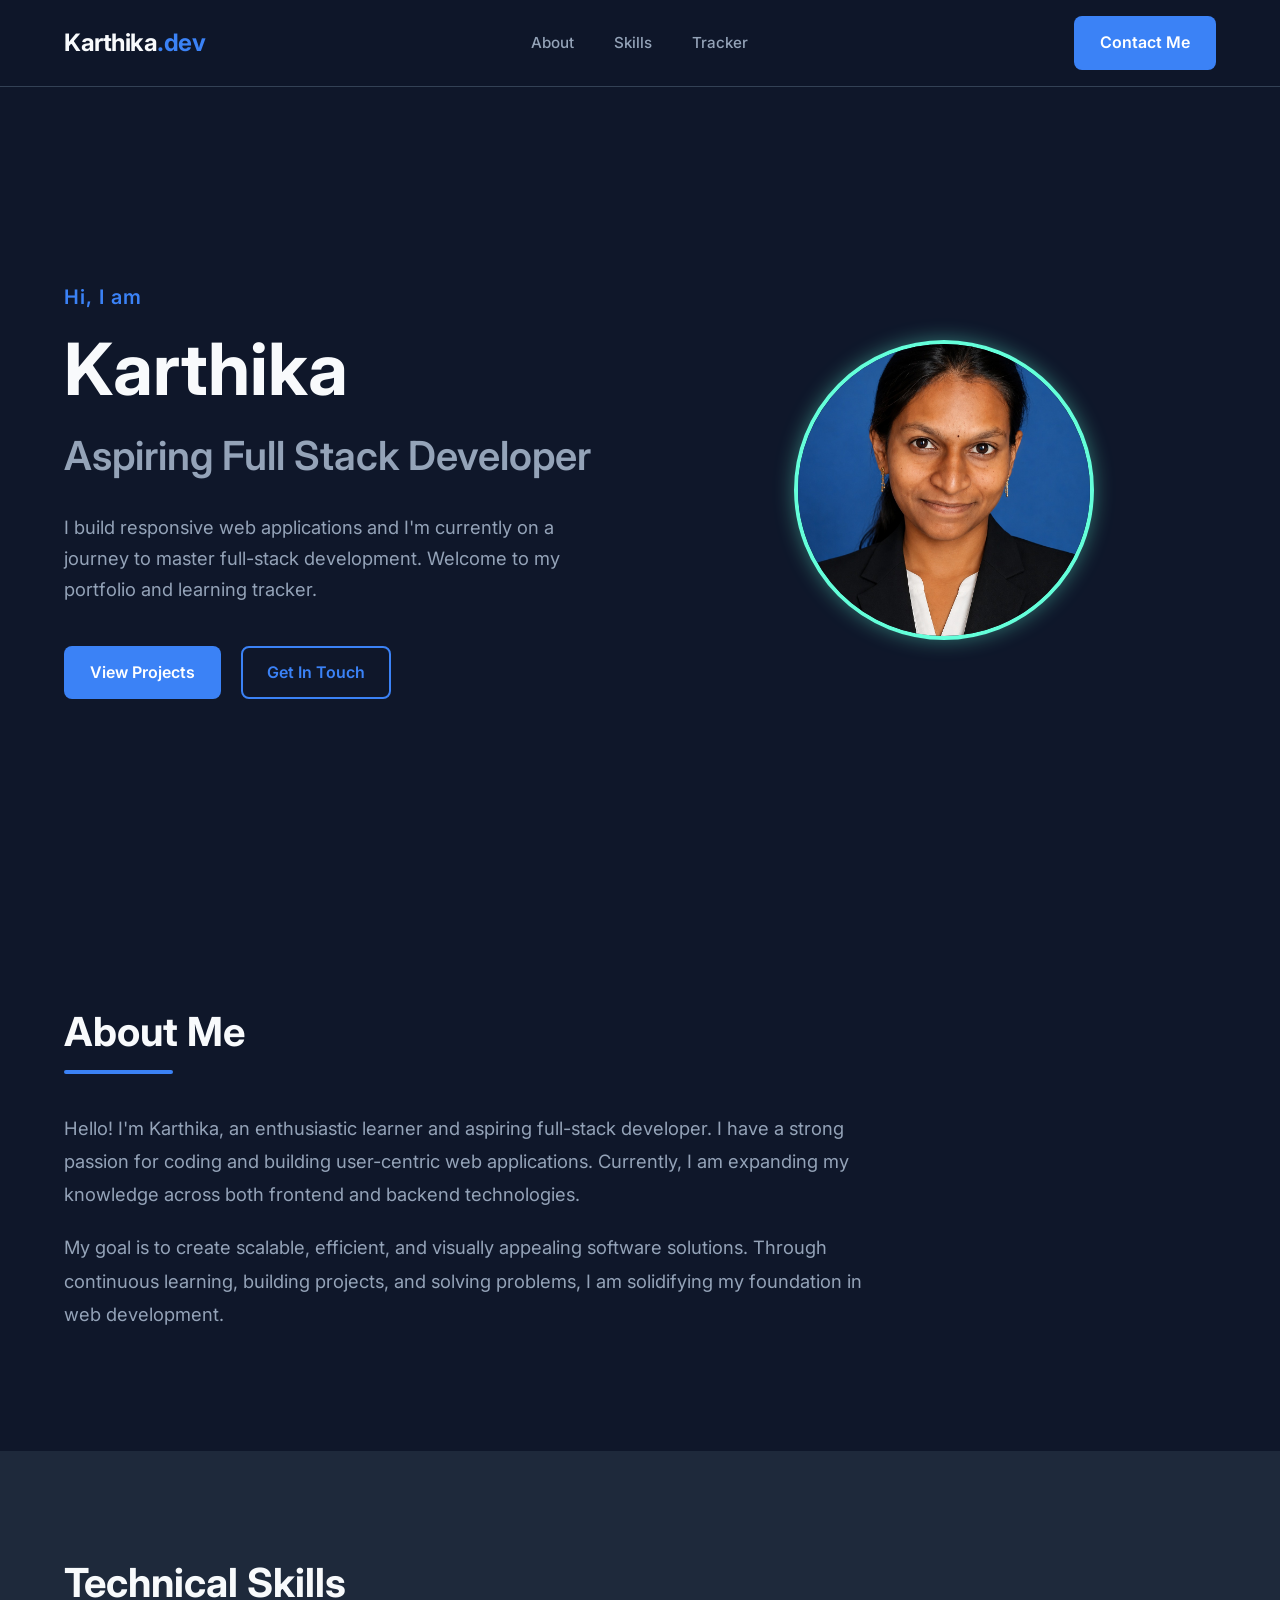
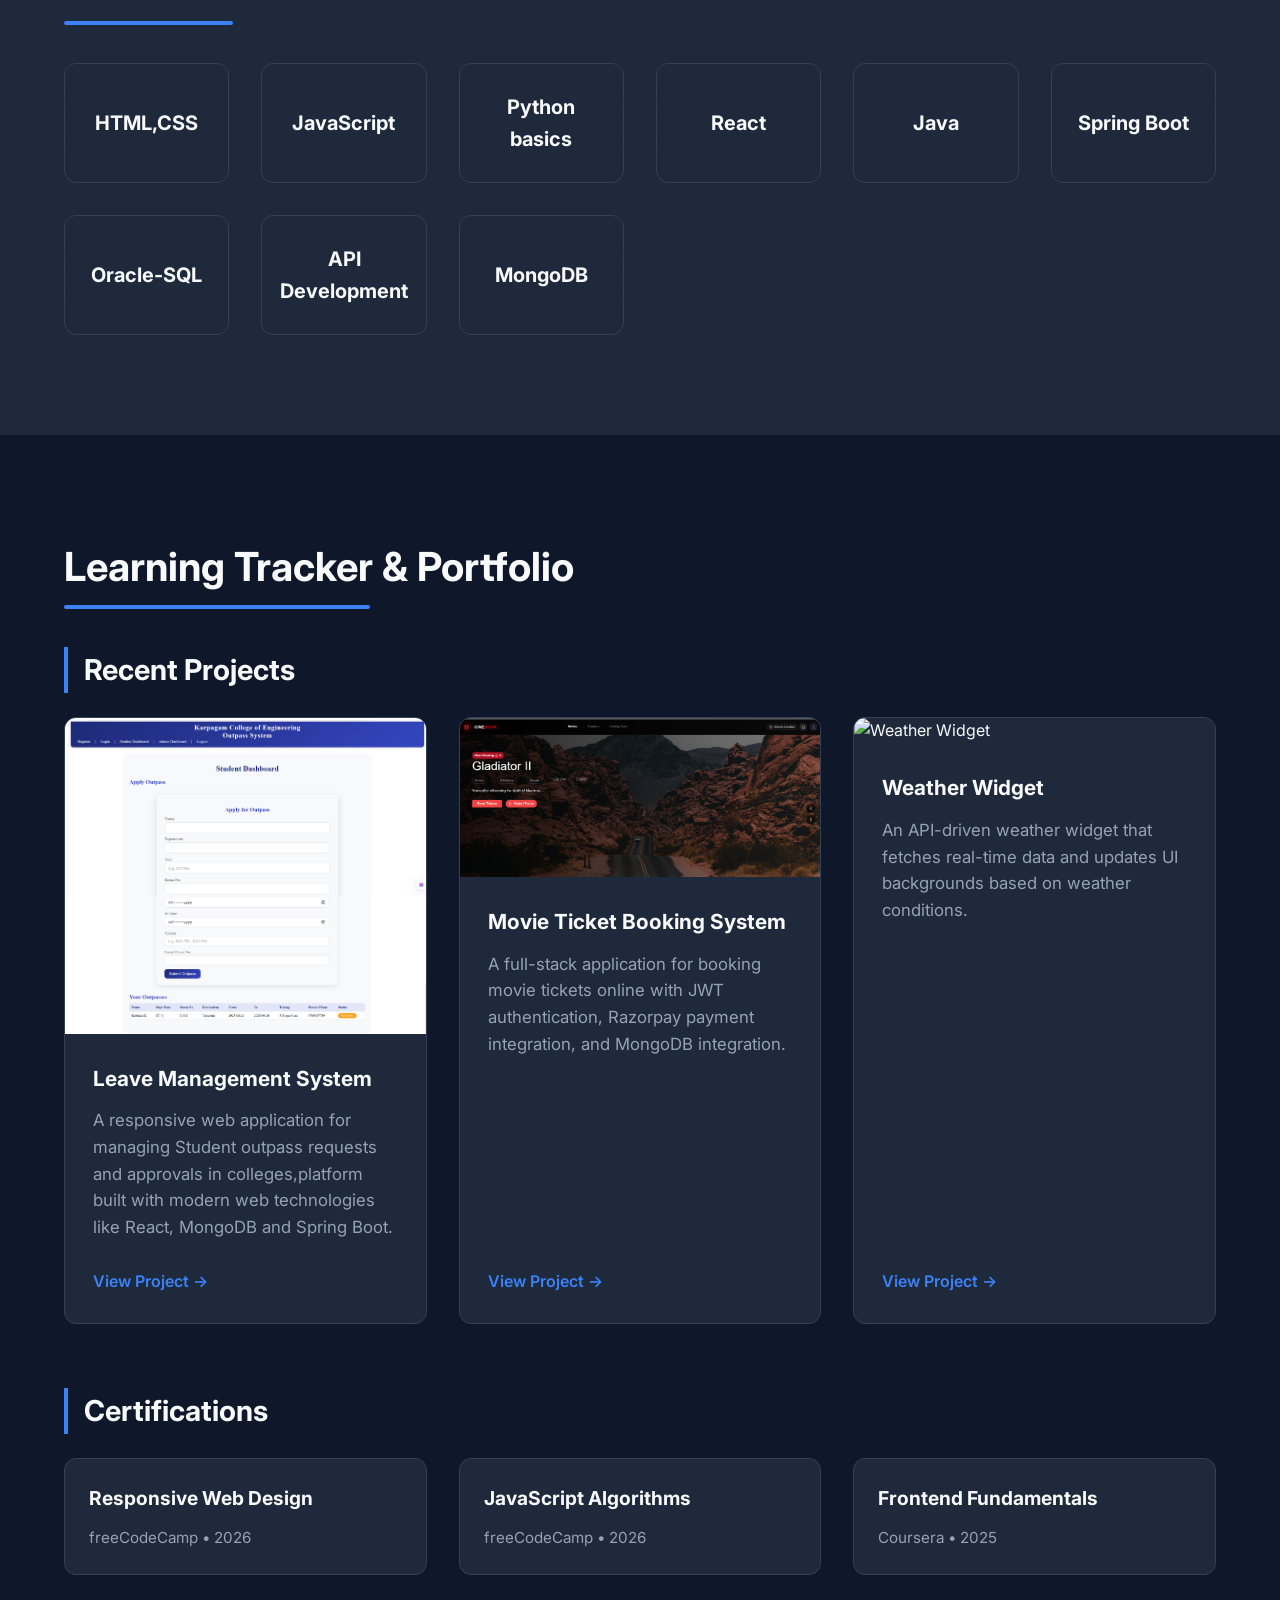
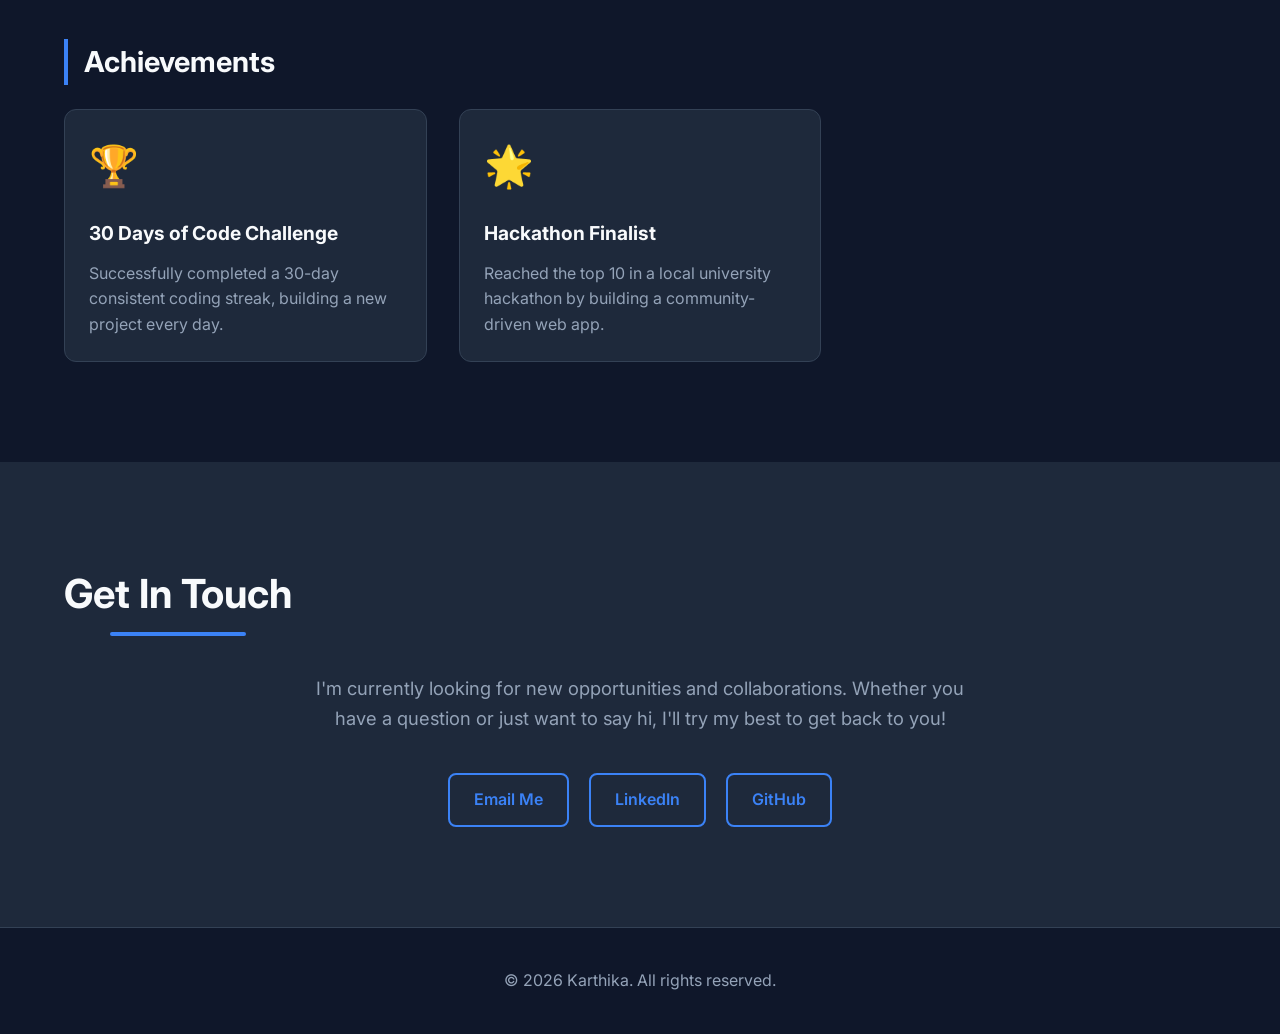
==== index.html @ 165535e3 "Create a basic responsive portfolio" ====
<!DOCTYPE html>
<html lang="en">
<head>
    <meta charset="UTF-8">
    <meta name="viewport" content="width=device-width, initial-scale=1.0">
    <title>Karthika - Developer Portfolio & Learning Tracker</title>
    <meta name="description" content="Portfolio and learning tracker of Karthika, an aspiring Full Stack Developer.">
    <link rel="stylesheet" href="style.css">
    <!-- Google Fonts -->
    <link rel="preconnect" href="https://fonts.googleapis.com">
    <link rel="preconnect" href="https://fonts.gstatic.com" crossorigin>
    <link href="https://fonts.googleapis.com/css2?family=Inter:wght@300;400;500;600;700&display=swap" rel="stylesheet">
</head>
<body>
    <!-- Navbar -->
    <nav class="navbar">
        <div class="container nav-container">
            <a href="#" class="logo">Karthika<span>.dev</span></a>
            <ul class="nav-links">
                <li><a href="#about">About</a></li>
                <li><a href="#skills">Skills</a></li>
                <li><a href="#tracker">Tracker</a></li>
            </ul>
            <a href="#contact" class="btn btn-primary nav-btn">Contact Me</a>
            <!-- Mobile Menu Toggle Placeholder -->
            <div class="hamburger">
                <span></span>
                <span></span>
                <span></span>
            </div>
        </div>
    </nav>

    <!-- Hero Section -->
    <header class="hero">
        <div class="container hero-container">
            <div class="hero-content">
                <p class="greeting">Hi, I am</p>
                <h1 class="name">Karthika</h1>
                <h2 class="subtitle">Aspiring Full Stack Developer</h2>
                <p class="hero-desc">I build responsive web applications and I'm currently on a journey to master full-stack development. Welcome to my portfolio and learning tracker.</p>
                <div class="hero-actions">
                    <a href="#tracker" class="btn btn-primary">View Projects</a>
                    <a href="#contact" class="btn btn-outline">Get In Touch</a>
                </div>
            </div>
            <div class="hero-image">
                <img src="images/KARTHIKA.jpeg" alt="Karthika">
            </div>
        </div>
    </header>

    <!-- About Section -->
    <section id="about" class="section">
        <div class="container">
            <h2 class="section-title">About Me</h2>
            <div class="about-content">
                <p>Hello! I'm Karthika, an enthusiastic learner and aspiring full-stack developer. I have a strong passion for coding and building user-centric web applications. Currently, I am expanding my knowledge across both frontend and backend technologies.</p>
                <p>My goal is to create scalable, efficient, and visually appealing software solutions. Through continuous learning, building projects, and solving problems, I am solidifying my foundation in web development.</p>
            </div>
        </div>
    </section>

    <!-- Skills Section -->
    <section id="skills" class="section bg-alt">
        <div class="container">
            <h2 class="section-title">Technical Skills</h2>
            <div class="grid cards-grid">
                <div class="card skill-card">
                    <h3>HTML,CSS</h3>
                </div>
                <div class="card skill-card">
                    <h3>JavaScript</h3>
                </div>
                <div class="card skill-card">
                    <h3>Python basics</h3>
                </div>
                <div class="card skill-card">
                    <h3>React</h3>
                </div>
                <div class="card skill-card">
                    <h3>Java</h3>
                </div>
                <div class="card skill-card">
                    <h3>Spring Boot</h3>
                </div>
                <div class="card skill-card">
                    <h3>Oracle-SQL</h3>
                </div>
                <div class="card skill-card">
                    <h3>API Development</h3>
                </div>
                <div class="card skill-card">
                    <h3>MongoDB</h3>
                </div>
            </div>
        </div>
    </section>

    <!-- Learning Tracker / Portfolio -->
    <section id="tracker" class="section">
        <div class="container">
            <h2 class="section-title">Learning Tracker & Portfolio</h2>
            
            <div class="tracker-section">
                <h3 class="subsection-title">Recent Projects</h3>
                <div class="grid projects-grid">
                    <div class="card project-card">
                        <img src="images/outpass-management.png" alt="Leave Management System" class="project-img">
                        <div class="card-body">
                            <h4>Leave Management System</h4>
                            <p>A responsive web application for managing Student outpass requests and approvals in colleges,platform built with modern web technologies like React, MongoDB and Spring Boot.</p>
                            <a href="#" class="card-link">View Project &rarr;</a>
                        </div>
                    </div>
                    <div class="card project-card">
                        <img src="images/movie-ticket.png" alt="Movie Ticket Booking System" class="project-img">
                        <div class="card-body">
                            <h4>Movie Ticket Booking System</h4>
                            <p>A full-stack application for booking movie tickets online with JWT authentication, Razorpay payment integration, and MongoDB integration.</p>
                            <a href="#" class="card-link">View Project &rarr;</a>
                        </div>
                    </div>
                    <div class="card project-card">
                        <img src="images/weather-widget.png" alt="Weather Widget" class="project-img">
                        <div class="card-body">
                            <h4>Weather Widget</h4>
                            <p>An API-driven weather widget that fetches real-time data and updates UI backgrounds based on weather conditions.</p>
                            <a href="#" class="card-link">View Project &rarr;</a>
                        </div>
                    </div>
                </div>
            </div>

            <div class="tracker-section mt-5">
                <h3 class="subsection-title">Certifications</h3>
                <div class="grid certifications-grid">
                    <div class="card certification-card">
                        <h4>Responsive Web Design</h4>
                        <p class="meta">freeCodeCamp &bull; 2026</p>
                    </div>
                    <div class="card certification-card">
                        <h4>JavaScript Algorithms</h4>
                        <p class="meta">freeCodeCamp &bull; 2026</p>
                    </div>
                    <div class="card certification-card">
                        <h4>Frontend Fundamentals</h4>
                        <p class="meta">Coursera &bull; 2025</p>
                    </div>
                </div>
            </div>

            <div class="tracker-section mt-5">
                <h3 class="subsection-title">Achievements</h3>
                <div class="grid achievements-grid">
                    <div class="card achievement-card">
                        <div class="achievement-icon">🏆</div>
                        <h4>30 Days of Code Challenge</h4>
                        <p>Successfully completed a 30-day consistent coding streak, building a new project every day.</p>
                    </div>
                    <div class="card achievement-card">
                        <div class="achievement-icon">🌟</div>
                        <h4>Hackathon Finalist</h4>
                        <p>Reached the top 10 in a local university hackathon by building a community-driven web app.</p>
                    </div>
                </div>
            </div>
        </div>
    </section>

    <!-- Contact Section -->
    <section id="contact" class="section bg-alt">
        <div class="container">
            <h2 class="section-title text-center">Get In Touch</h2>
            <p class="contact-desc text-center">I'm currently looking for new opportunities and collaborations. Whether you have a question or just want to say hi, I'll try my best to get back to you!</p>
            <div class="contact-links">
                <a href="mailto:karthikakumar1836@gmail.com" class="btn btn-outline">Email Me</a>
                <a href="https://www.linkedin.com/in/karthika-k-804274299" target="_blank" class="btn btn-outline">LinkedIn</a>
                <a href="https://github.com/KARTHIKA1836" target="_blank" class="btn btn-outline">GitHub</a>
            </div>
        </div>
    </section>

    <!-- Footer -->
    <footer class="footer">
        <div class="container">
            <p>&copy; 2026 Karthika. All rights reserved.</p>
        </div>
    </footer>
</body>
</html>
---- style.css ----
/* CSS Variables for Dark Professional Theme */
:root {
    --bg-color: #0f172a;
    --bg-alt-color: #1e293b;
    --text-primary: #f8fafc;
    --text-secondary: #94a3b8;
    --accent-color: #3b82f6;
    --accent-hover: #2563eb;
    --card-bg: #1e293b;
    --card-border: #334155;
    
    --transition: all 0.3s ease;
    
    /* Typography */
    --font-main: 'Inter', sans-serif;
}

/* Reset & Global Styles */
* {
    margin: 0;
    padding: 0;
    box-sizing: border-box;
}

html {
    scroll-behavior: smooth;
}

body {
    font-family: var(--font-main);
    background-color: var(--bg-color);
    color: var(--text-primary);
    line-height: 1.6;
    -webkit-font-smoothing: antialiased;
}

a {
    text-decoration: none;
    color: inherit;
}

ul {
    list-style: none;
}

/* Utilities */
.container {
    width: 90%;
    max-width: 1200px;
    margin: 0 auto;
}

.section {
    padding: 100px 0;
}

.bg-alt {
    background-color: var(--bg-alt-color);
}

.section-title {
    font-size: 2.5rem;
    font-weight: 700;
    margin-bottom: 3rem;
    position: relative;
    display: inline-block;
}

.section-title::after {
    content: '';
    position: absolute;
    bottom: -10px;
    left: 0;
    width: 60%;
    height: 4px;
    background-color: var(--accent-color);
    border-radius: 2px;
}

.subsection-title {
    font-size: 1.8rem;
    margin-bottom: 1.5rem;
    color: var(--text-primary);
    border-left: 4px solid var(--accent-color);
    padding-left: 1rem;
}

.text-center {
    text-align: center;
}
.text-center.section-title::after {
    left: 20%;
}

.mt-5 {
    margin-top: 4rem;
}

/* Buttons */
.btn {
    display: inline-flex;
    align-items: center;
    justify-content: center;
    padding: 0.75rem 1.5rem;
    border-radius: 8px;
    font-weight: 600;
    cursor: pointer;
    transition: var(--transition);
    border: 2px solid transparent;
}

.btn-primary {
    background-color: var(--accent-color);
    color: #fff;
}

.btn-primary:hover {
    background-color: var(--accent-hover);
    transform: translateY(-2px);
    box-shadow: 0 4px 12px rgba(59, 130, 246, 0.4);
}

.btn-outline {
    background-color: transparent;
    color: var(--accent-color);
    border-color: var(--accent-color);
}

.btn-outline:hover {
    background-color: rgba(59, 130, 246, 0.1);
    transform: translateY(-2px);
}

/* Navbar */
.navbar {
    position: fixed;
    top: 0;
    left: 0;
    width: 100%;
    background-color: rgba(15, 23, 42, 0.85);
    backdrop-filter: blur(12px);
    z-index: 1000;
    padding: 1rem 0;
    border-bottom: 1px solid var(--card-border);
}

.nav-container {
    display: flex;
    justify-content: space-between;
    align-items: center;
}

.logo {
    font-size: 1.5rem;
    font-weight: 700;
    letter-spacing: -0.5px;
}

.logo span {
    color: var(--accent-color);
}

.nav-links {
    display: flex;
    gap: 2.5rem;
}

.nav-links a {
    color: var(--text-secondary);
    font-weight: 500;
    transition: var(--transition);
    font-size: 0.95rem;
}

.nav-links a:hover {
    color: var(--text-primary);
}

.hamburger {
    display: none;
    flex-direction: column;
    gap: 5px;
    cursor: pointer;
}

.hamburger span {
    width: 25px;
    height: 3px;
    background-color: var(--text-primary);
    border-radius: 2px;
    transition: var(--transition);
}

/* Hero Section */
.hero {
    min-height: 100vh;
    display: flex;
    align-items: center;
    padding-top: 80px; /* Offset for navbar */
}

.hero-container {
    display: flex;
    align-items: center;
    justify-content: space-between;
    gap: 4rem;
}

.hero-content {
    flex: 1;
}

.greeting {
    color: var(--accent-color);
    font-weight: 600;
    font-size: 1.25rem;
    margin-bottom: 1rem;
    letter-spacing: 1px;
}

.name {
    font-size: 4.5rem;
    font-weight: 700;
    line-height: 1.1;
    margin-bottom: 1rem;
    color: var(--text-primary);
}

.subtitle {
    font-size: 2.5rem;
    color: var(--text-secondary);
    margin-bottom: 1.5rem;
    font-weight: 600;
}

.hero-desc {
    font-size: 1.15rem;
    color: var(--text-secondary);
    margin-bottom: 2.5rem;
    max-width: 550px;
    line-height: 1.7;
}

.hero-actions {
    display: flex;
    gap: 1.25rem;
}

.hero-image {
    flex: 1;
    display: flex;
    justify-content: center;
}
.hero-image img{
    width: 300px;
    height: 300px;
    object-fit: cover;
    border-radius: 50%;
    border: 4px solid #64ffda;
    box-shadow: 0 0 20px rgba(100,255,218,0.4);
}

.image-placeholder {
    width: 380px;
    height: 380px;
    background: linear-gradient(135deg, #1e293b, #334155);
    border-radius: 50%;
    display: flex;
    align-items: center;
    justify-content: center;
    color: var(--text-secondary);
    font-size: 1.25rem;
    font-weight: 500;
    border: 4px solid var(--card-border);
    box-shadow: 0 20px 40px rgba(0, 0, 0, 0.5);
    transition: var(--transition);
}

.image-placeholder:hover {
    transform: scale(1.03);
    border-color: var(--accent-color);
    box-shadow: 0 25px 50px rgba(59, 130, 246, 0.2);
}

/* About Section */
.about-content p {
    color: var(--text-secondary);
    font-size: 1.15rem;
    margin-bottom: 1.25rem;
    max-width: 800px;
    line-height: 1.8;
}

/* Grids and Cards */
.grid {
    display: grid;
    gap: 2rem;
}

.cards-grid {
    grid-template-columns: repeat(auto-fill, minmax(160px, 1fr));
}

.projects-grid {
    grid-template-columns: repeat(auto-fill, minmax(320px, 1fr));
}

.certifications-grid,
.achievements-grid {
    grid-template-columns: repeat(auto-fill, minmax(280px, 1fr));
}

.card {
    background-color: var(--card-bg);
    border: 1px solid var(--card-border);
    border-radius: 12px;
    padding: 1.5rem;
    transition: var(--transition);
}

.card:hover {
    transform: translateY(-8px);
    box-shadow: 0 12px 30px rgba(0, 0, 0, 0.4);
    border-color: var(--accent-color);
}

/* Specific Cards */
.skill-card {
    text-align: center;
    display: flex;
    align-items: center;
    justify-content: center;
    min-height: 120px;
    background: linear-gradient(180deg, var(--card-bg), rgba(30, 41, 59, 0.5));
}

.skill-card h3 {
    font-size: 1.25rem;
    color: var(--text-primary);
}

.project-card {
    padding: 0;
    overflow: hidden;
    display: flex;
    flex-direction: column;
}

.card-img-placeholder {
    height: 220px;
    background-color: #334155;
    display: flex;
    align-items: center;
    justify-content: center;
    color: var(--text-secondary);
    font-weight: 500;
}

.card-body {
    padding: 1.75rem;
    flex: 1;
    display: flex;
    flex-direction: column;
}

.card-body h4 {
    font-size: 1.3rem;
    margin-bottom: 0.75rem;
    color: var(--text-primary);
}

.card-body p {
    color: var(--text-secondary);
    margin-bottom: 1.75rem;
    flex: 1;
    font-size: 1.05rem;
}

.card-link {
    color: var(--accent-color);
    font-weight: 600;
    display: inline-flex;
    align-items: center;
    gap: 0.5rem;
}

.card-link:hover {
    color: var(--accent-hover);
    text-decoration: underline;
}

.certification-card h4 {
    font-size: 1.2rem;
    color: var(--text-primary);
}

.certification-card .meta {
    color: var(--text-secondary);
    font-size: 0.95rem;
    margin-top: 0.75rem;
}

.achievement-card {
    display: flex;
    flex-direction: column;
    align-items: flex-start;
}

.achievement-icon {
    font-size: 2.5rem;
    margin-bottom: 1.25rem;
}

.achievement-card h4 {
    font-size: 1.2rem;
    color: var(--text-primary);
}

.achievement-card p {
    color: var(--text-secondary);
    margin-top: 0.75rem;
    font-size: 1rem;
}

/* Contact Section */
.contact-desc {
    max-width: 650px;
    margin: 0 auto 2.5rem;
    color: var(--text-secondary);
    font-size: 1.15rem;
}

.contact-links {
    display: flex;
    justify-content: center;
    gap: 1.25rem;
    flex-wrap: wrap;
}

/* Footer */
.footer {
    text-align: center;
    padding: 2.5rem 0;
    border-top: 1px solid var(--card-border);
    color: var(--text-secondary);
    background-color: var(--bg-color);
}

/* Responsive Styles */
@media (max-width: 1024px) {
    .name {
        font-size: 3.5rem;
    }
    .subtitle {
        font-size: 2rem;
    }
    .image-placeholder {
        width: 320px;
        height: 320px;
    }
}

@media (max-width: 768px) {
    /* Navbar */
    .nav-links {
        display: none; /* Hide standard links on mobile */
    }
    .nav-btn {
        display: none;
    }
    .hamburger {
        display: flex;
    }
    
    /* Hero */
    .hero {
        padding-top: 100px;
    }
    .hero-container {
        flex-direction: column-reverse;
        text-align: center;
        gap: 3rem;
    }
    .hero-desc {
        margin: 0 auto 2rem;
    }
    .hero-actions {
        justify-content: center;
    }
    .image-placeholder {
        width: 280px;
        height: 280px;
    }
    
    /* Typography */
    .name {
        font-size: 2.8rem;
    }
    .subtitle {
        font-size: 1.6rem;
    }
    .section-title {
        font-size: 2.2rem;
    }
    .section {
        padding: 70px 0;
    }
    
    /* Layout */
    .projects-grid,
    .certifications-grid,
    .achievements-grid {
        grid-template-columns: 1fr;
    }
}

@media (max-width: 480px) {
    .name {
        font-size: 2.2rem;
    }
    .hero-actions {
        flex-direction: column;
        gap: 1rem;
    }
    .image-placeholder {
        width: 240px;
        height: 240px;
    }
    .cards-grid {
        grid-template-columns: repeat(auto-fill, minmax(130px, 1fr));
    }
}
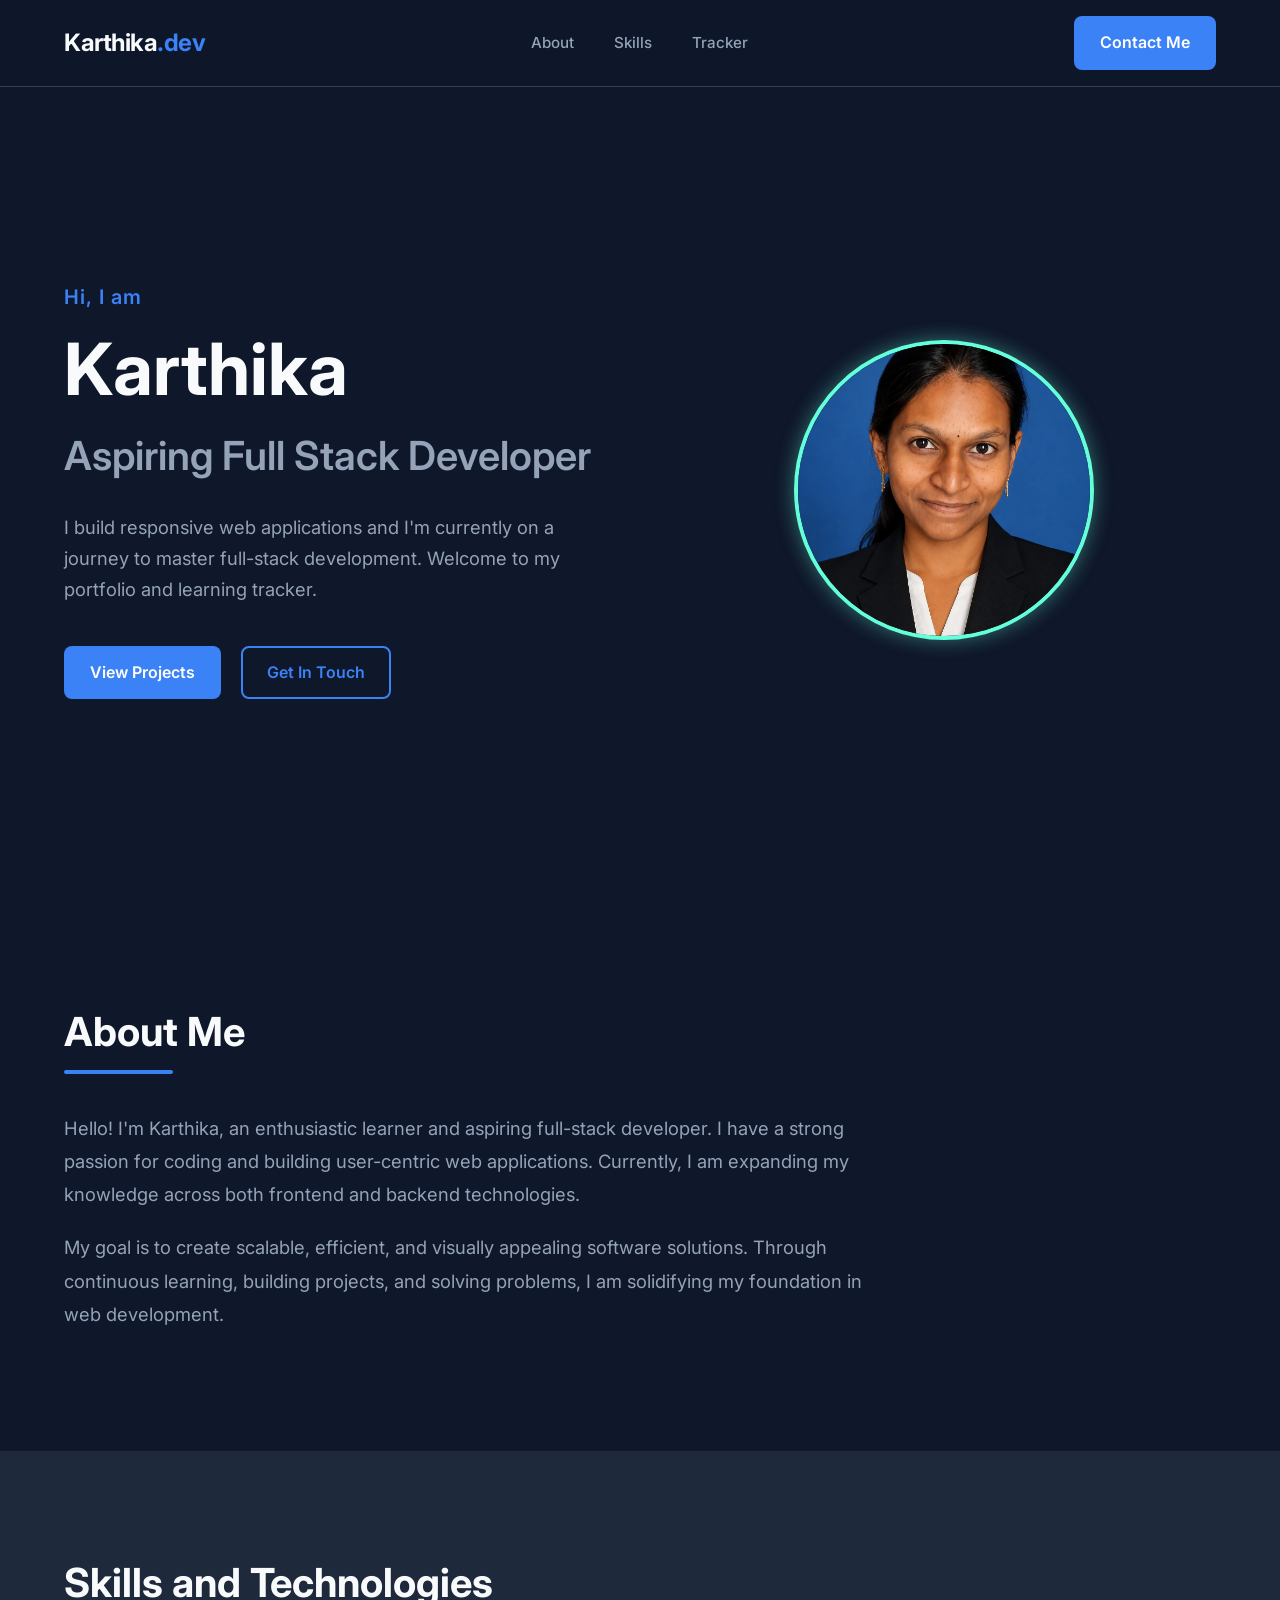
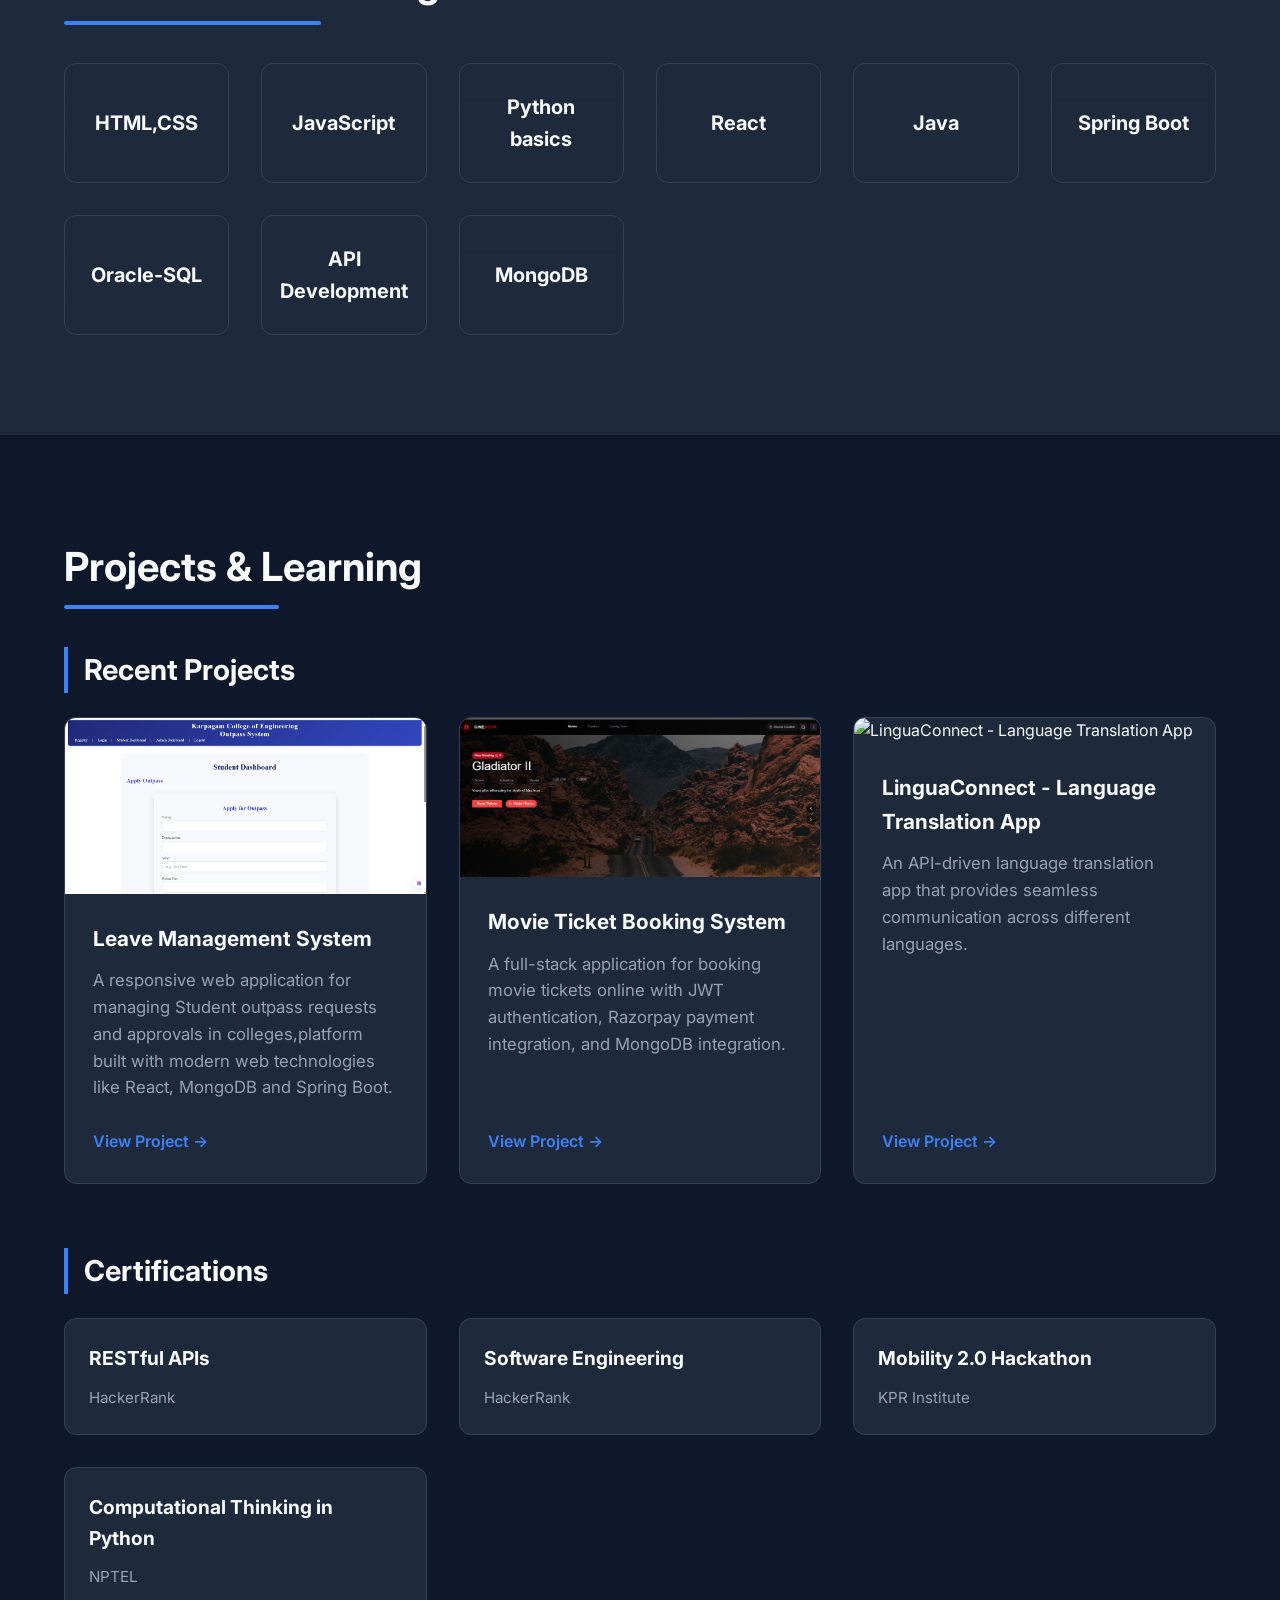
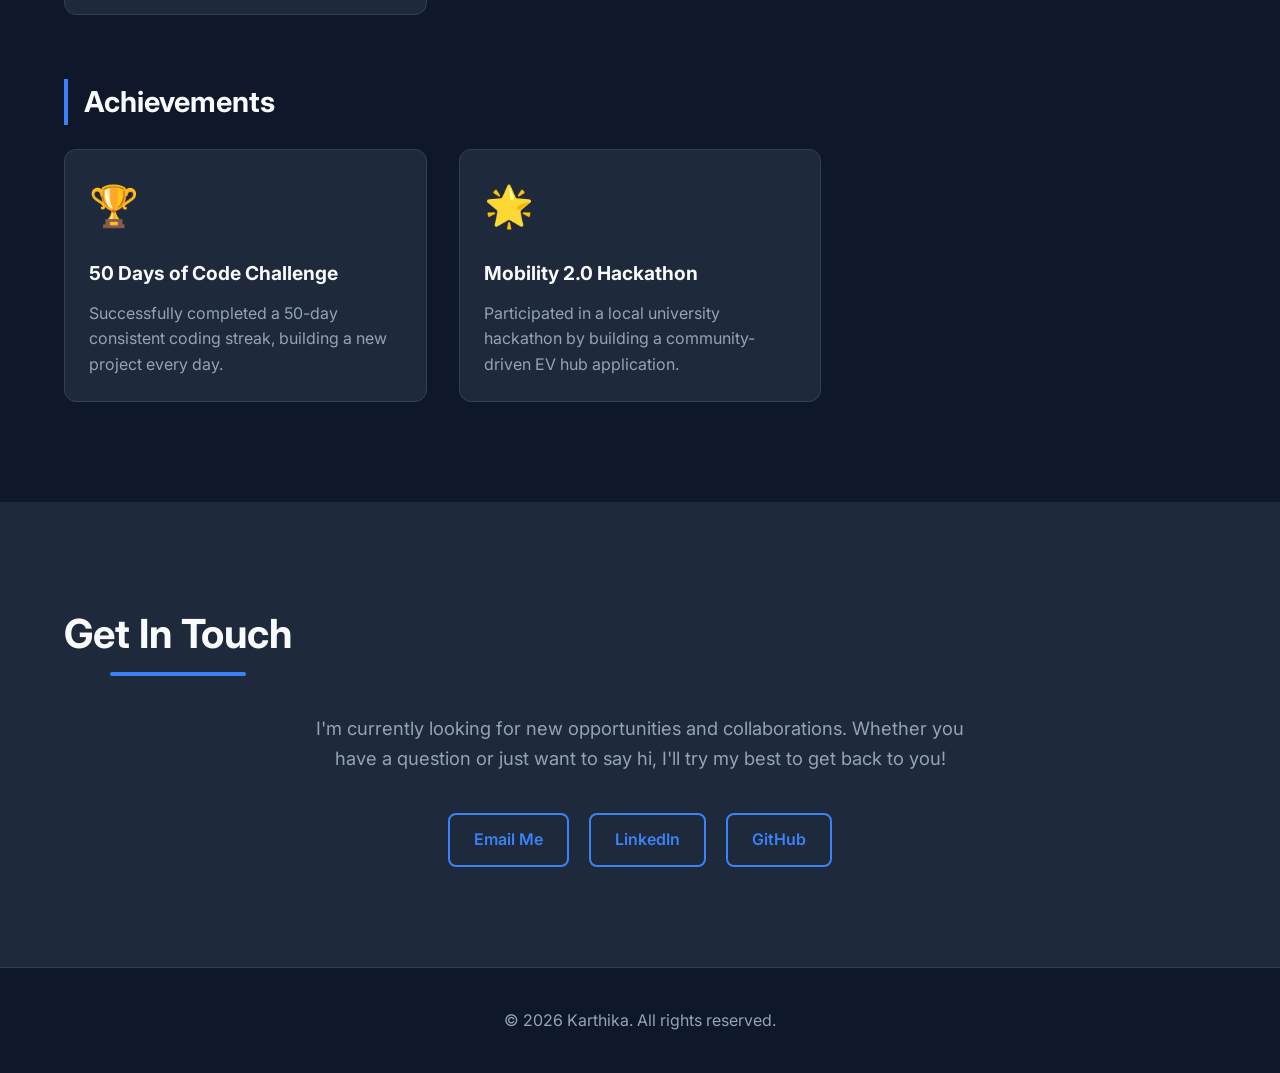
==== commit 9f773af1: "Rearranging the images and conten" ====
--- a/index.html
+++ b/index.html
@@ -3,7 +3,7 @@
 <head>
     <meta charset="UTF-8">
     <meta name="viewport" content="width=device-width, initial-scale=1.0">
-    <title>Karthika - Developer Portfolio & Learning Tracker</title>
+    <title>Karthika - Developer Portfolio</title>
     <meta name="description" content="Portfolio and learning tracker of Karthika, an aspiring Full Stack Developer.">
     <link rel="stylesheet" href="style.css">
     <!-- Google Fonts -->
@@ -11,6 +11,14 @@
     <link rel="preconnect" href="https://fonts.gstatic.com" crossorigin>
     <link href="https://fonts.googleapis.com/css2?family=Inter:wght@300;400;500;600;700&display=swap" rel="stylesheet">
 </head>
+<script>
+const hamburger = document.querySelector('.hamburger');
+const navLinks = document.querySelector('.nav-links');
+
+hamburger.addEventListener('click', () => {
+    navLinks.classList.toggle('active');
+});
+</script>
 <body>
     <!-- Navbar -->
     <nav class="navbar">
@@ -64,7 +72,7 @@
     <!-- Skills Section -->
     <section id="skills" class="section bg-alt">
         <div class="container">
-            <h2 class="section-title">Technical Skills</h2>
+            <h2 class="section-title">Skills and Technologies</h2>
             <div class="grid cards-grid">
                 <div class="card skill-card">
                     <h3>HTML,CSS</h3>
@@ -100,7 +108,7 @@
     <!-- Learning Tracker / Portfolio -->
     <section id="tracker" class="section">
         <div class="container">
-            <h2 class="section-title">Learning Tracker & Portfolio</h2>
+            <h2 class="section-title">Projects & Learning</h2>
             
             <div class="tracker-section">
                 <h3 class="subsection-title">Recent Projects</h3>
@@ -122,10 +130,10 @@
                         </div>
                     </div>
                     <div class="card project-card">
-                        <img src="images/weather-widget.png" alt="Weather Widget" class="project-img">
+                        <img src="images/linguaconnect.png" alt="LinguaConnect - Language Translation App" class="project-img">
                         <div class="card-body">
-                            <h4>Weather Widget</h4>
-                            <p>An API-driven weather widget that fetches real-time data and updates UI backgrounds based on weather conditions.</p>
+                            <h4>LinguaConnect - Language Translation App</h4>
+                            <p>An API-driven language translation app that provides seamless communication across different languages.</p>
                             <a href="#" class="card-link">View Project &rarr;</a>
                         </div>
                     </div>
@@ -135,18 +143,46 @@
             <div class="tracker-section mt-5">
                 <h3 class="subsection-title">Certifications</h3>
                 <div class="grid certifications-grid">
-                    <div class="card certification-card">
-                        <h4>Responsive Web Design</h4>
-                        <p class="meta">freeCodeCamp &bull; 2026</p>
-                    </div>
-                    <div class="card certification-card">
-                        <h4>JavaScript Algorithms</h4>
-                        <p class="meta">freeCodeCamp &bull; 2026</p>
-                    </div>
-                    <div class="card certification-card">
-                        <h4>Frontend Fundamentals</h4>
-                        <p class="meta">Coursera &bull; 2025</p>
-                    </div>
+                   <a href="certificates/rest-api.pdf"
+           target="_blank"
+           class="certificate-link">
+
+            <div class="card certification-card">
+                <h4>RESTful APIs</h4>
+                <p class="meta">HackerRank</p>
+            </div>
+
+        </a>
+                    <a href="certificates/software.pdf"
+           target="_blank"
+           class="certificate-link">
+
+            <div class="card certification-card">
+                <h4>Software Engineering</h4>
+                <p class="meta">HackerRank</p>
+            </div>
+
+        </a>
+        <a href="certificates/mobility.pdf"
+           target="_blank"
+           class="certificate-link">
+
+            <div class="card certification-card">
+                <h4>Mobility 2.0 Hackathon</h4>
+                <p class="meta">KPR Institute</p>
+            </div>
+
+        </a>
+        <a href="certificates/python.pdf"
+           target="_blank"
+           class="certificate-link">
+
+            <div class="card certification-card">
+                <h4>Computational Thinking in Python</h4>
+                <p class="meta">NPTEL</p>
+            </div>
+
+        </a>
                 </div>
             </div>
 
@@ -155,13 +191,13 @@
                 <div class="grid achievements-grid">
                     <div class="card achievement-card">
                         <div class="achievement-icon">🏆</div>
-                        <h4>30 Days of Code Challenge</h4>
-                        <p>Successfully completed a 30-day consistent coding streak, building a new project every day.</p>
+                        <h4>50 Days of Code Challenge</h4>
+                        <p>Successfully completed a 50-day consistent coding streak, building a new project every day.</p>
                     </div>
                     <div class="card achievement-card">
                         <div class="achievement-icon">🌟</div>
-                        <h4>Hackathon Finalist</h4>
-                        <p>Reached the top 10 in a local university hackathon by building a community-driven web app.</p>
+                        <h4>Mobility 2.0 Hackathon</h4>
+                        <p>Participated in a local university hackathon by building a community-driven EV hub application.</p>
                     </div>
                 </div>
             </div>
@@ -174,7 +210,12 @@
             <h2 class="section-title text-center">Get In Touch</h2>
             <p class="contact-desc text-center">I'm currently looking for new opportunities and collaborations. Whether you have a question or just want to say hi, I'll try my best to get back to you!</p>
             <div class="contact-links">
-                <a href="mailto:karthikakumar1836@gmail.com" class="btn btn-outline">Email Me</a>
+               <a
+href="https://mail.google.com/mail/?view=cm&fs=1&to=karthikakumar1836@gmail.com"
+target="_blank"
+class="btn btn-outline">
+    Email Me
+</a>
                 <a href="https://www.linkedin.com/in/karthika-k-804274299" target="_blank" class="btn btn-outline">LinkedIn</a>
                 <a href="https://github.com/KARTHIKA1836" target="_blank" class="btn btn-outline">GitHub</a>
             </div>
--- a/style.css
+++ b/style.css
@@ -176,19 +176,39 @@
     color: var(--text-primary);
 }
 
-.hamburger {
-    display: none;
-    flex-direction: column;
-    gap: 5px;
-    cursor: pointer;
-}
-
-.hamburger span {
-    width: 25px;
-    height: 3px;
-    background-color: var(--text-primary);
-    border-radius: 2px;
-    transition: var(--transition);
+.hamburger{
+    display:none;
+    cursor:pointer;
+}
+
+.hamburger span{
+    display:block;
+    width:25px;
+    height:3px;
+    margin:5px;
+    background:white;
+}
+
+@media(max-width:768px){
+
+    .hamburger{
+        display:block;
+    }
+
+    .nav-links{
+        display:none;
+        flex-direction:column;
+        position:absolute;
+        top:70px;
+        right:20px;
+        background:#0b132b;
+        padding:20px;
+        border-radius:10px;
+    }
+
+    .nav-links.active{
+        display:flex;
+    }
 }
 
 /* Hero Section */
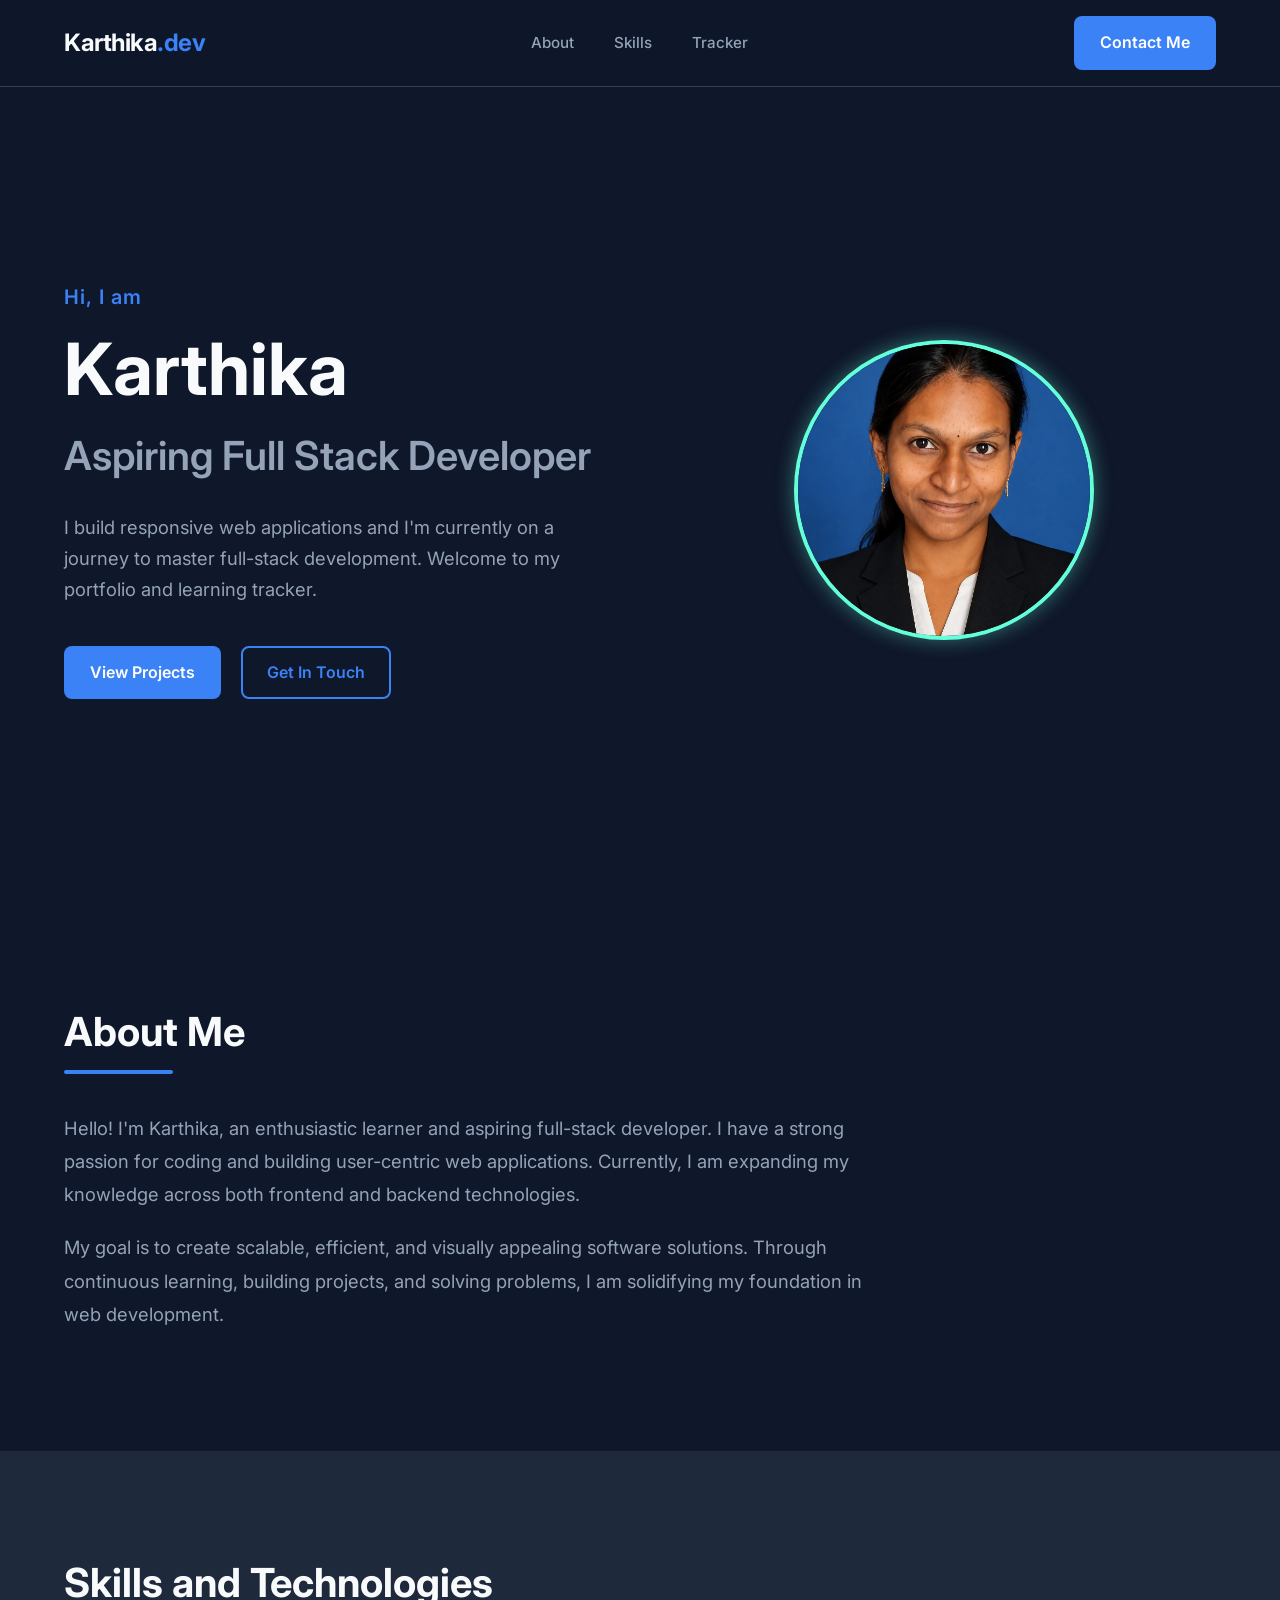
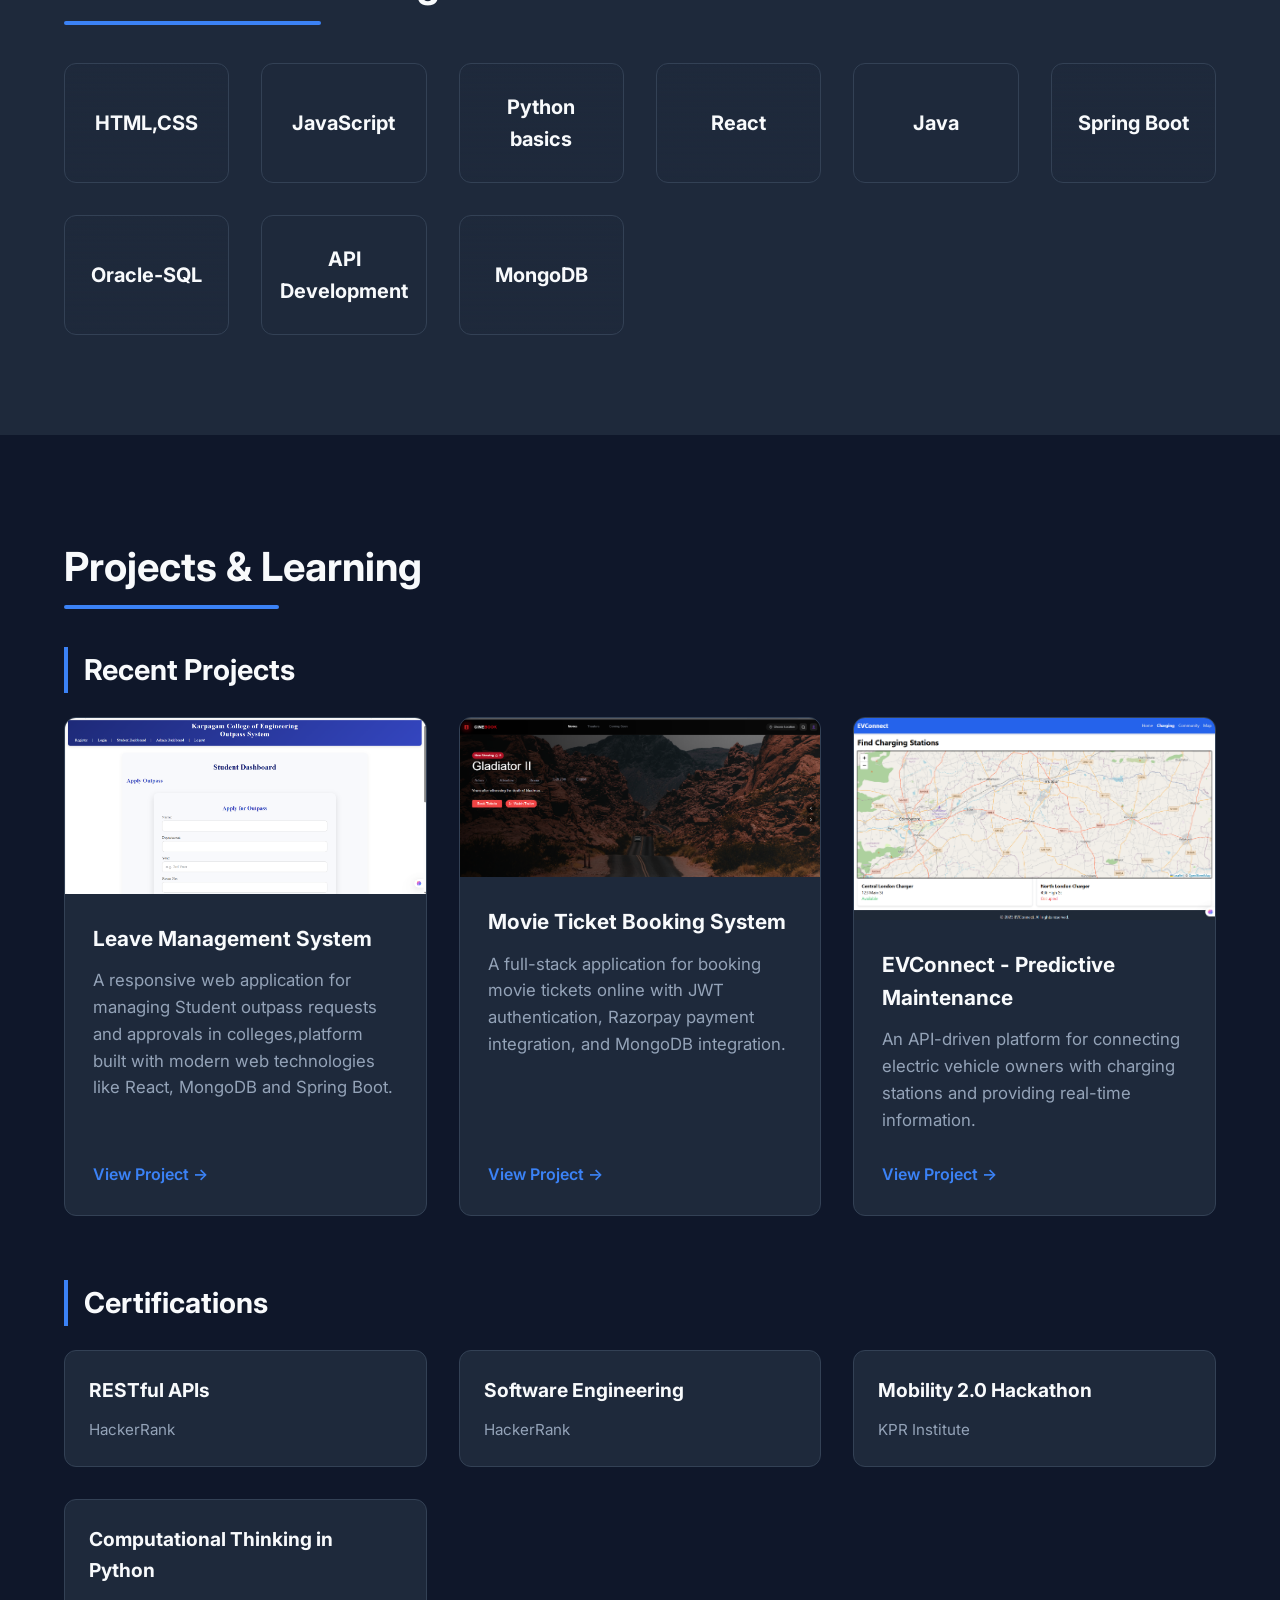
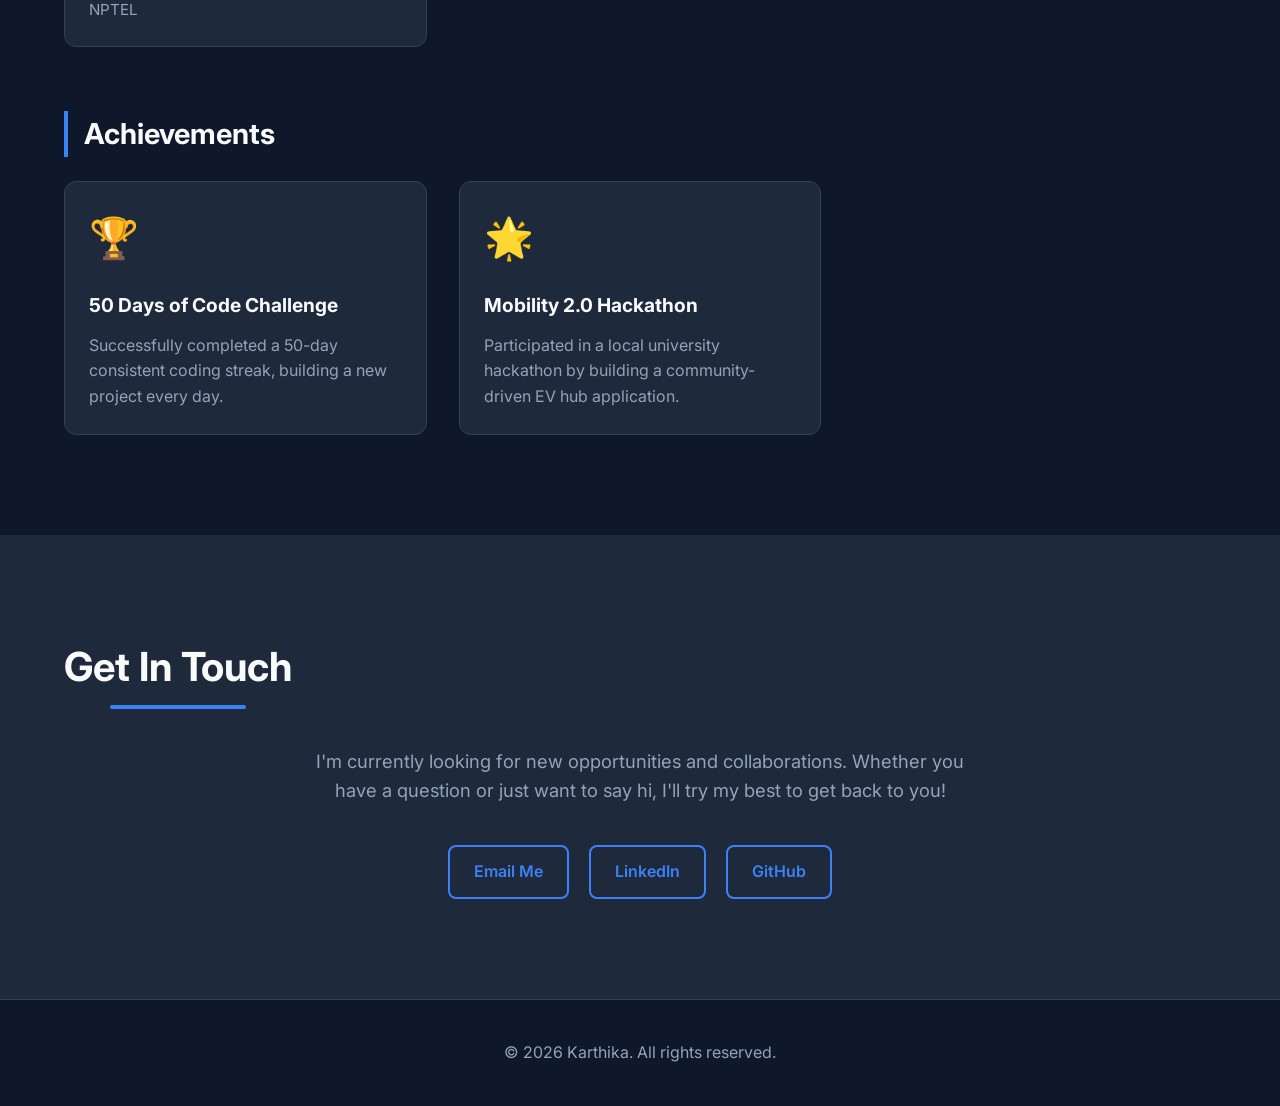
==== commit 3825084b: "adding projects" ====
--- a/index.html
+++ b/index.html
@@ -130,10 +130,10 @@
                         </div>
                     </div>
                     <div class="card project-card">
-                        <img src="images/linguaconnect.png" alt="LinguaConnect - Language Translation App" class="project-img">
+                        <img src="images/evconnect.png" alt="EVConnect - Electric Vehicle Connectivity" class="project-img">
                         <div class="card-body">
-                            <h4>LinguaConnect - Language Translation App</h4>
-                            <p>An API-driven language translation app that provides seamless communication across different languages.</p>
+                            <h4>EVConnect - Predictive Maintenance</h4>
+                            <p>An API-driven platform for connecting electric vehicle owners with charging stations and providing real-time information.</p>
                             <a href="#" class="card-link">View Project &rarr;</a>
                         </div>
                     </div>
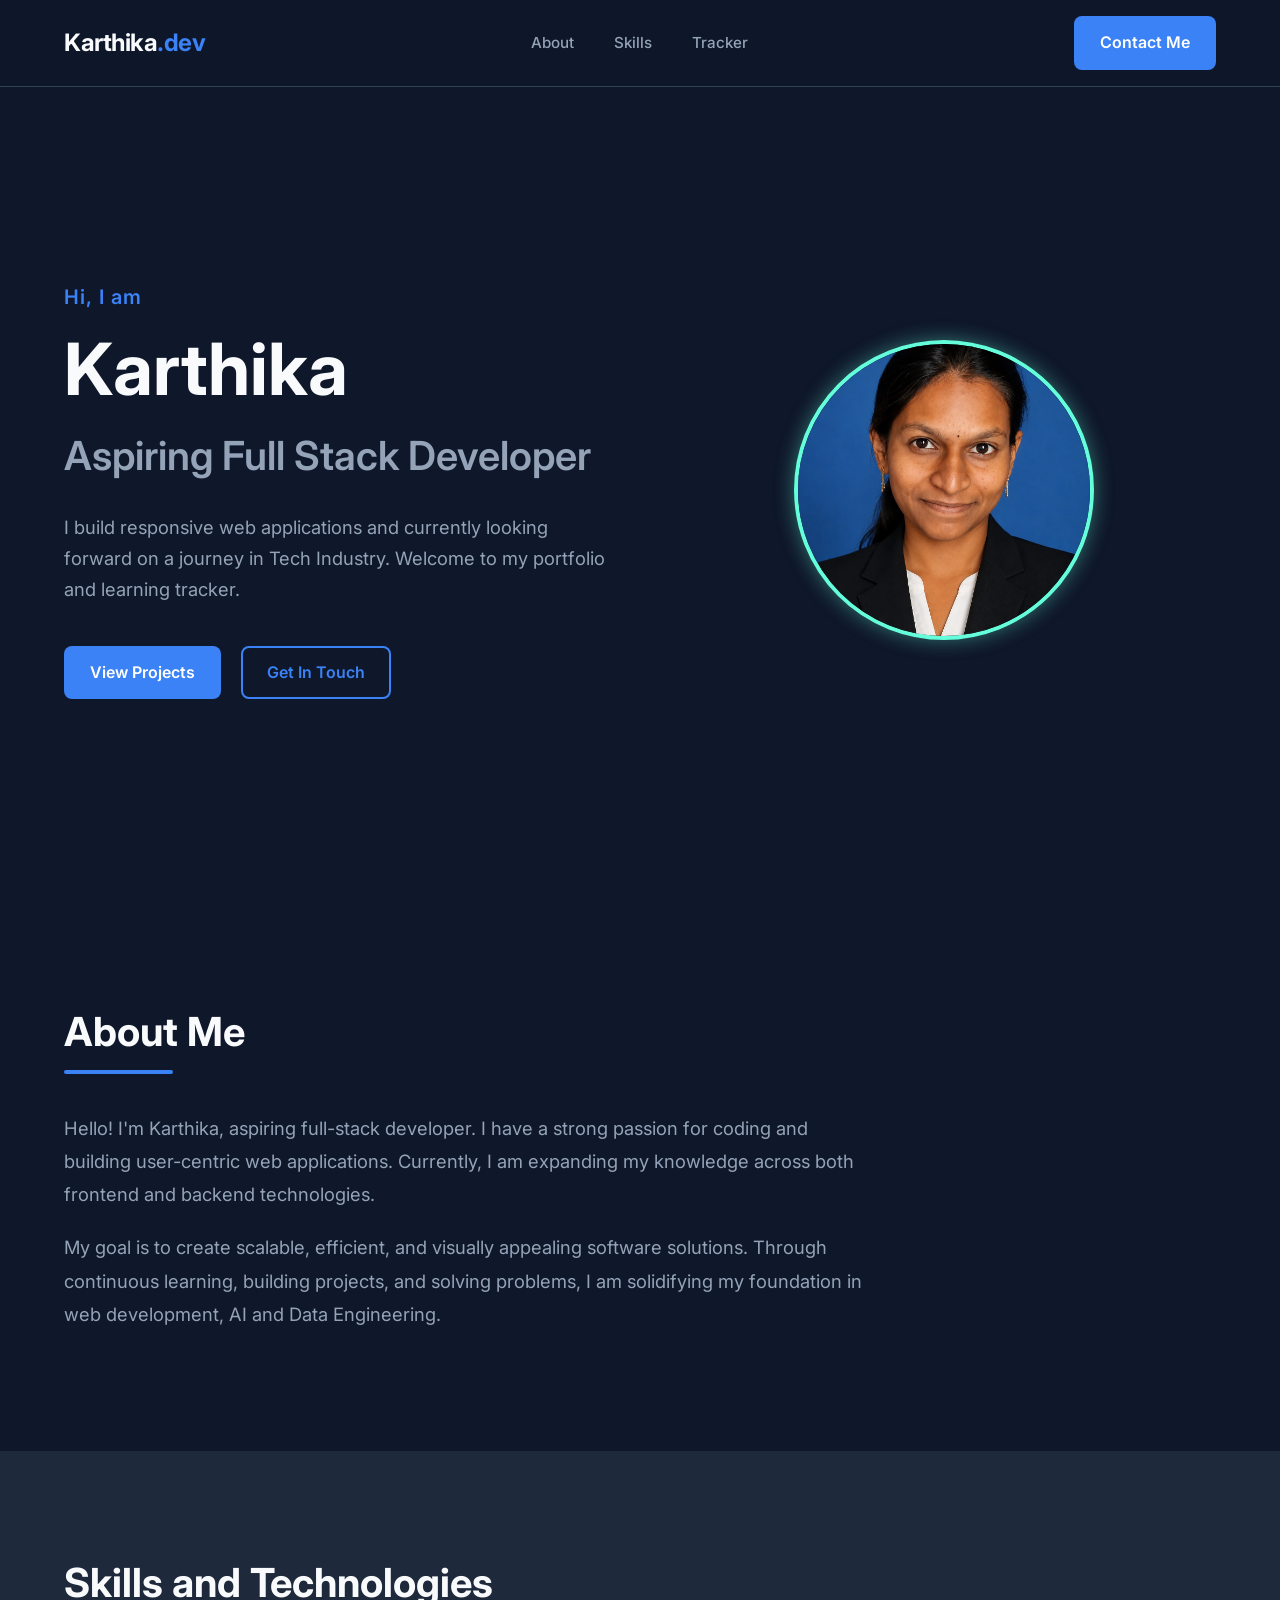
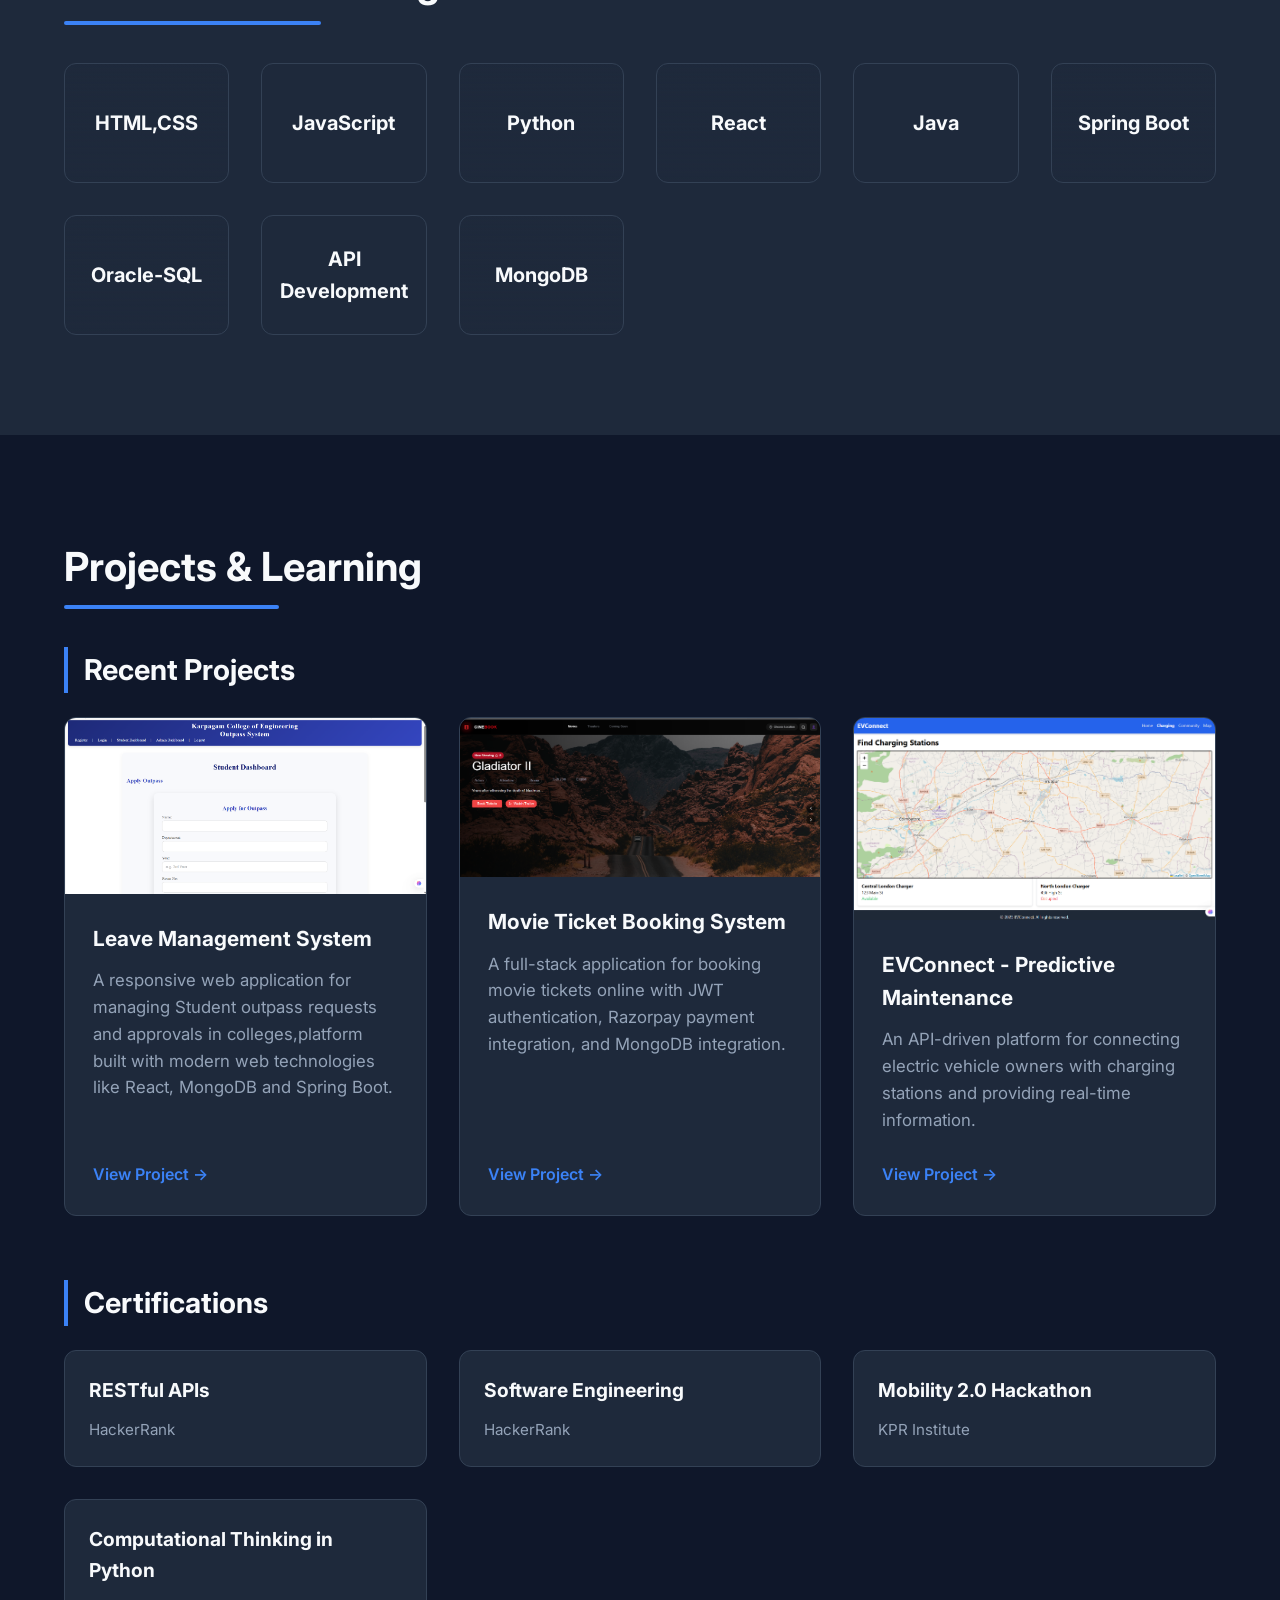
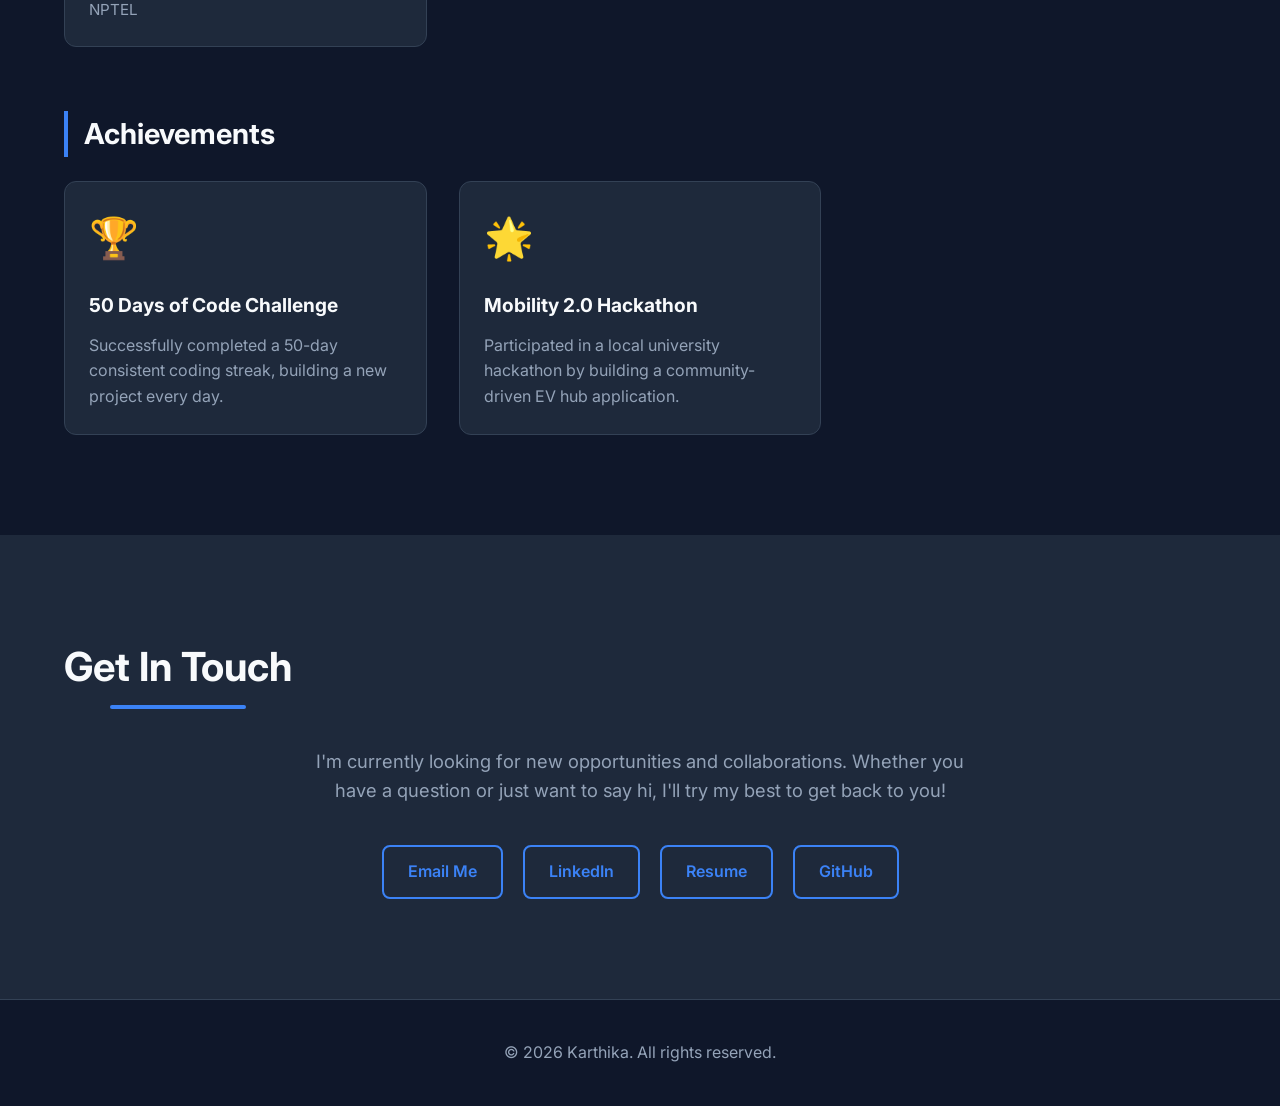
==== commit 4047f639: "adding profile details" ====
--- a/index.html
+++ b/index.html
@@ -46,7 +46,7 @@
                 <p class="greeting">Hi, I am</p>
                 <h1 class="name">Karthika</h1>
                 <h2 class="subtitle">Aspiring Full Stack Developer</h2>
-                <p class="hero-desc">I build responsive web applications and I'm currently on a journey to master full-stack development. Welcome to my portfolio and learning tracker.</p>
+                <p class="hero-desc">I build responsive web applications and currently looking forward on a journey in Tech Industry. Welcome to my portfolio and learning tracker.</p>
                 <div class="hero-actions">
                     <a href="#tracker" class="btn btn-primary">View Projects</a>
                     <a href="#contact" class="btn btn-outline">Get In Touch</a>
@@ -63,8 +63,8 @@
         <div class="container">
             <h2 class="section-title">About Me</h2>
             <div class="about-content">
-                <p>Hello! I'm Karthika, an enthusiastic learner and aspiring full-stack developer. I have a strong passion for coding and building user-centric web applications. Currently, I am expanding my knowledge across both frontend and backend technologies.</p>
-                <p>My goal is to create scalable, efficient, and visually appealing software solutions. Through continuous learning, building projects, and solving problems, I am solidifying my foundation in web development.</p>
+                <p>Hello! I'm Karthika, aspiring full-stack developer. I have a strong passion for coding and building user-centric web applications. Currently, I am expanding my knowledge across both frontend and backend technologies.</p>
+                <p>My goal is to create scalable, efficient, and visually appealing software solutions. Through continuous learning, building projects, and solving problems, I am solidifying my foundation in web development, AI and Data Engineering.</p>
             </div>
         </div>
     </section>
@@ -81,7 +81,7 @@
                     <h3>JavaScript</h3>
                 </div>
                 <div class="card skill-card">
-                    <h3>Python basics</h3>
+                    <h3>Python</h3>
                 </div>
                 <div class="card skill-card">
                     <h3>React</h3>
@@ -217,6 +217,7 @@
     Email Me
 </a>
                 <a href="https://www.linkedin.com/in/karthika-k-804274299" target="_blank" class="btn btn-outline">LinkedIn</a>
+                <a href="https://drive.google.com/file/d/1TsgdtNHGN68EueC0E9eA-MUXHqUdbx6h/view?usp=drive_link" target="_blank" class="btn btn-outline">Resume</a>
                 <a href="https://github.com/KARTHIKA1836" target="_blank" class="btn btn-outline">GitHub</a>
             </div>
         </div>
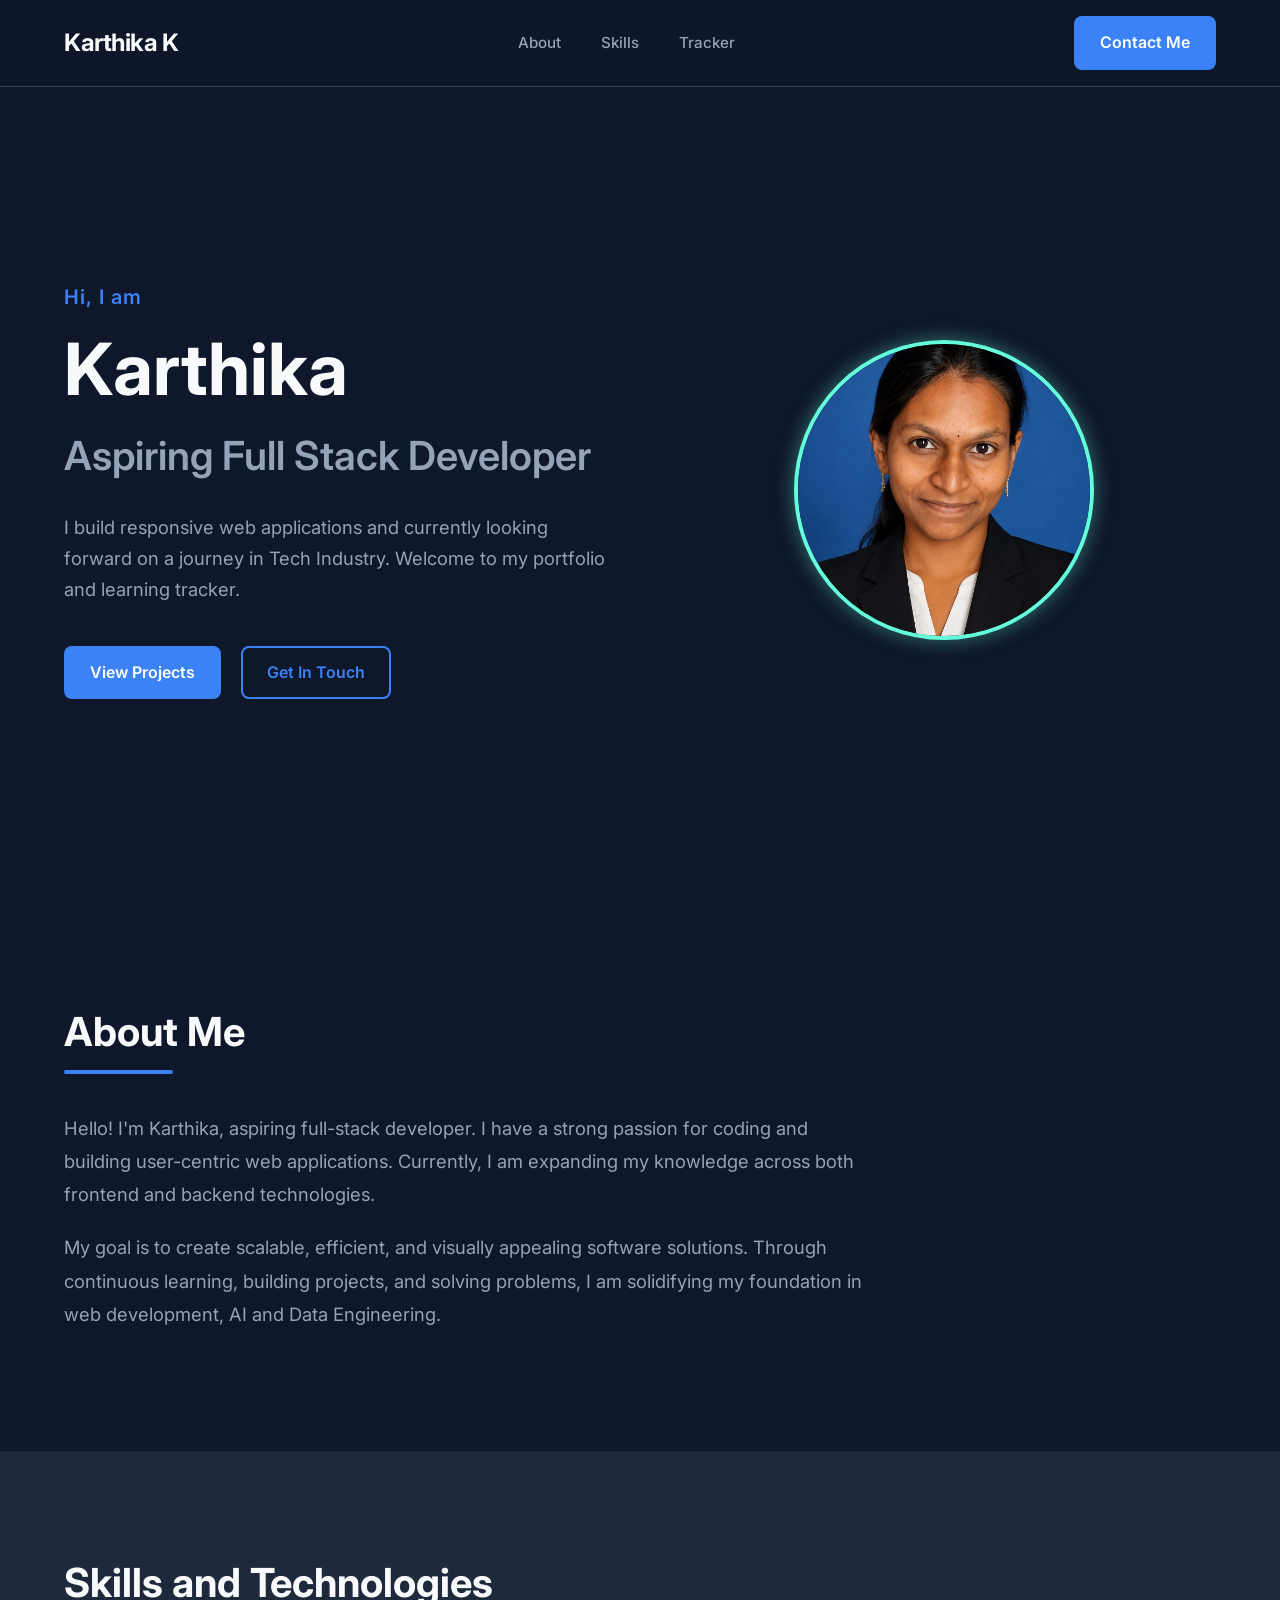
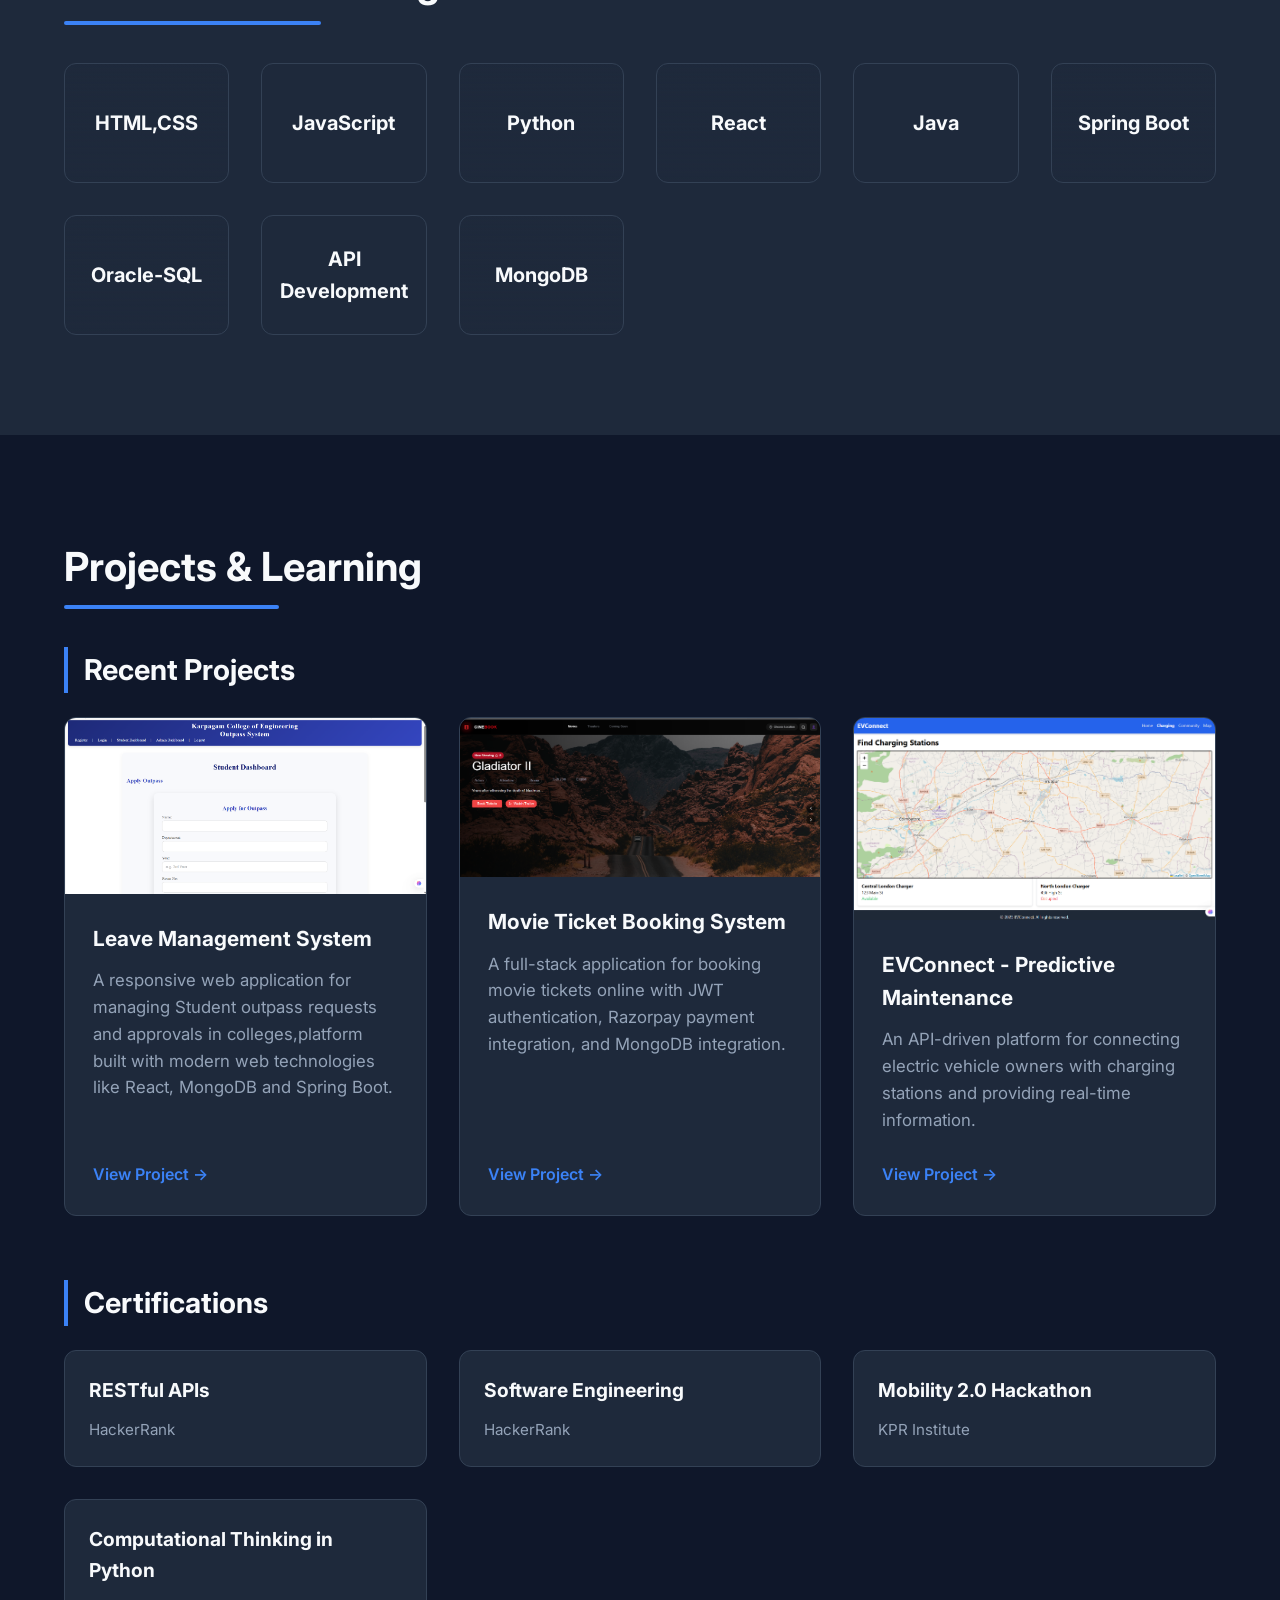
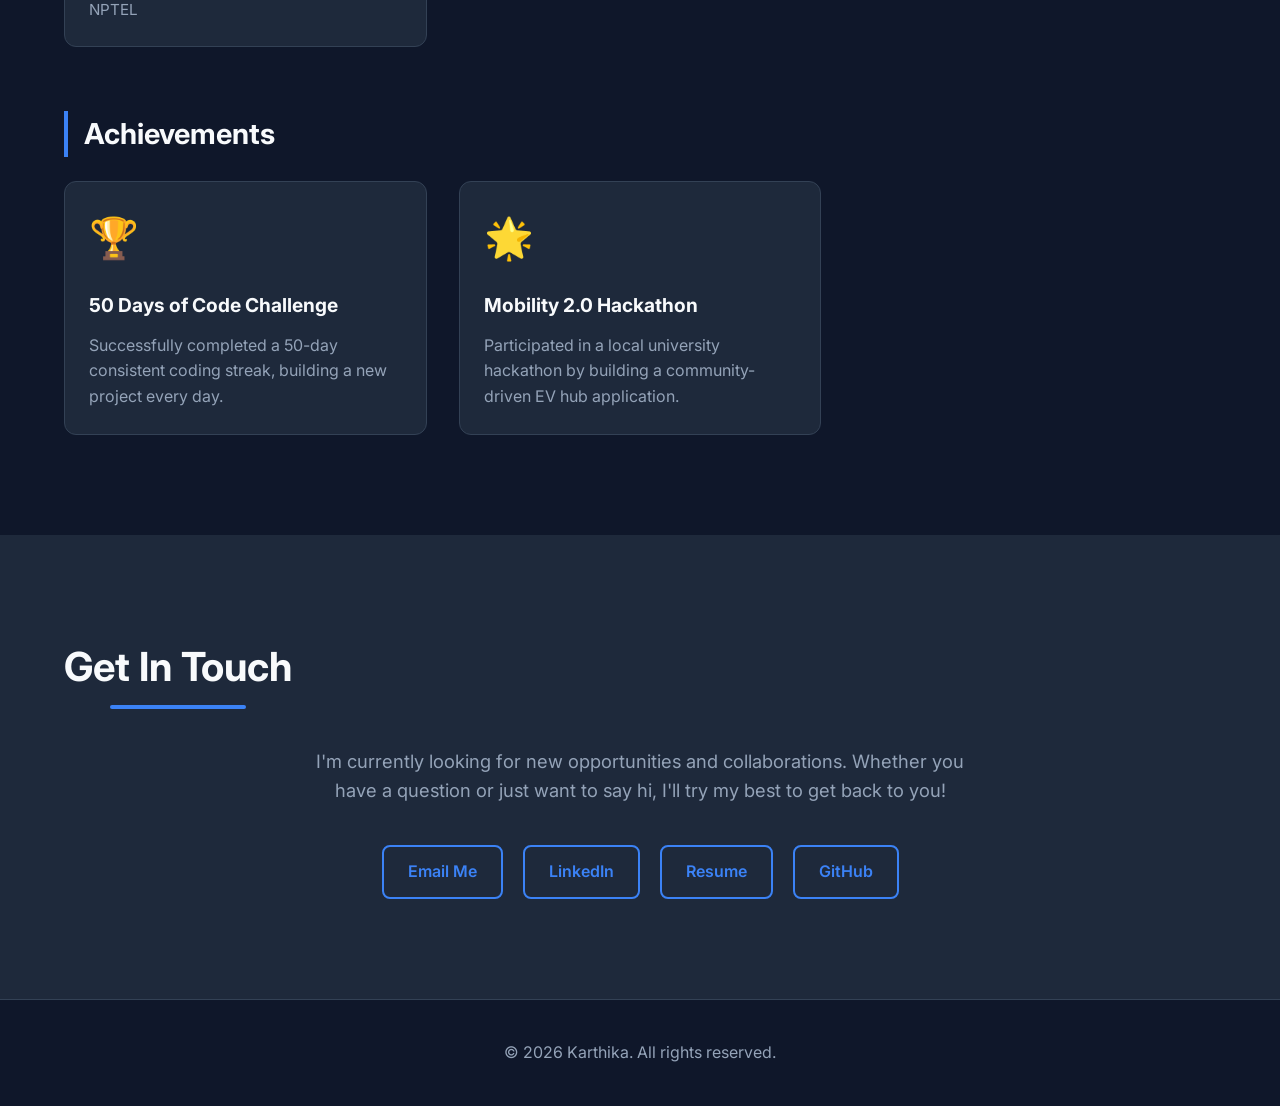
==== commit fbf6a27d: "Updated version" ====
--- a/index.html
+++ b/index.html
@@ -23,7 +23,7 @@
     <!-- Navbar -->
     <nav class="navbar">
         <div class="container nav-container">
-            <a href="#" class="logo">Karthika<span>.dev</span></a>
+            <a href="#" class="logo">Karthika K</a>
             <ul class="nav-links">
                 <li><a href="#about">About</a></li>
                 <li><a href="#skills">Skills</a></li>
